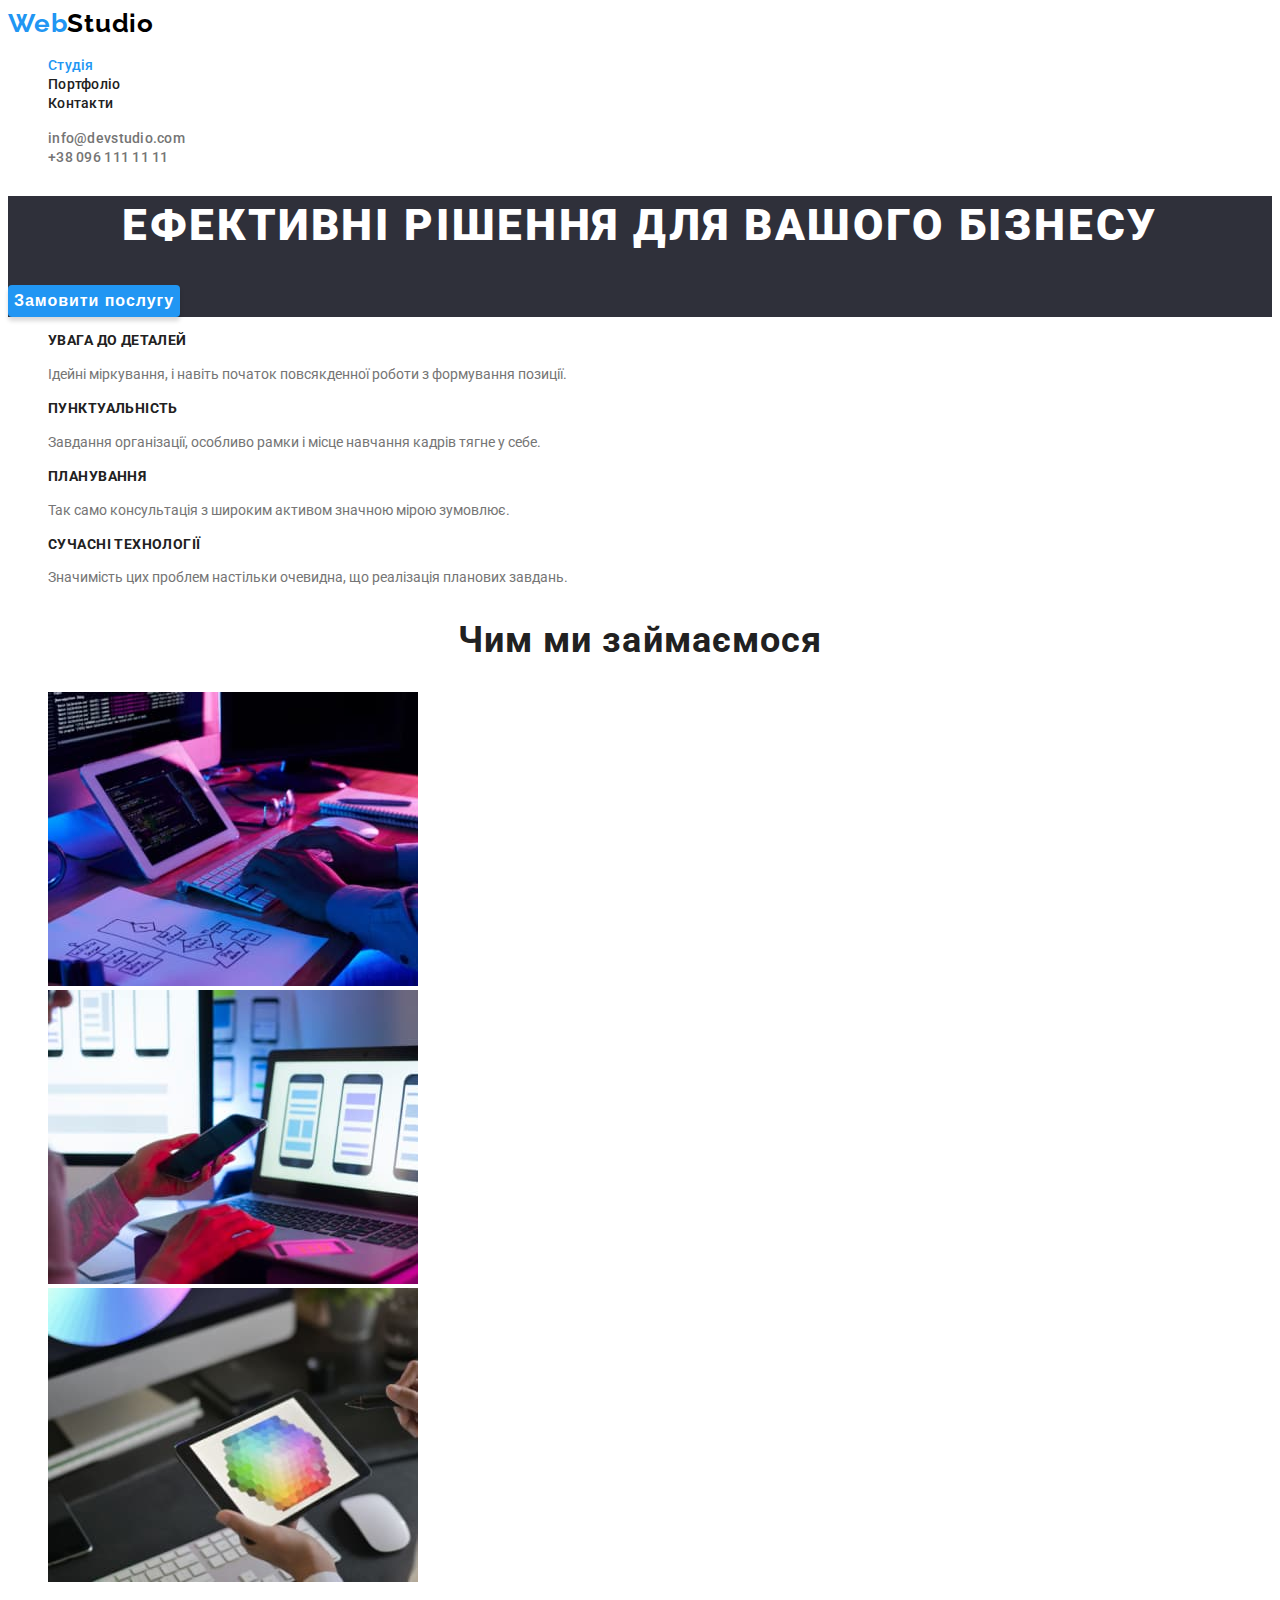
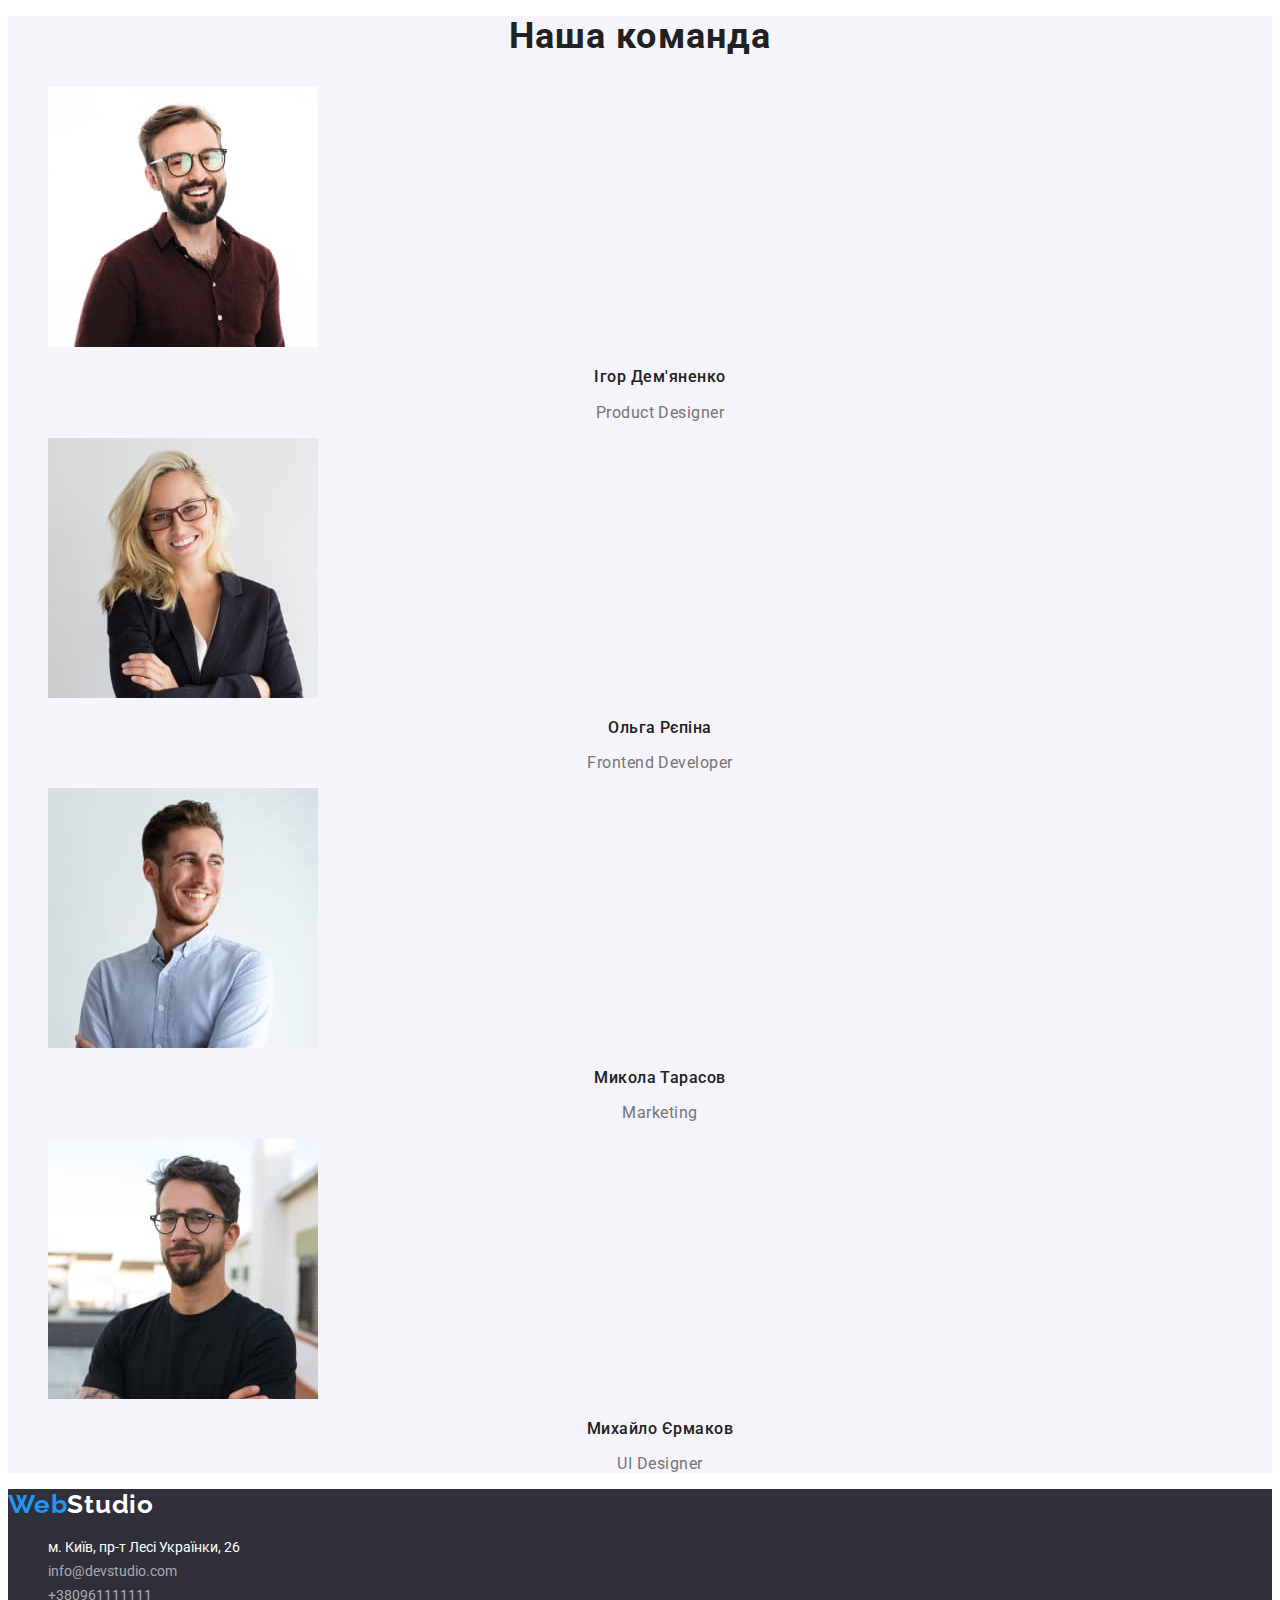
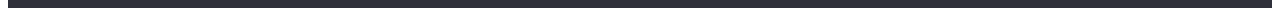
==== index.html @ e21cfe15 "Виправлення стилів" ====
<!DOCTYPE html>
<html lang="en">
  <head>
    <meta charset="UTF-8" />
    <meta http-equiv="X-UA-Compatible" content="IE=edge" />
    <meta name="viewport" content="width=device-width, initial-scale=1.0" />
    <title>Document</title>
    <link rel="preconnect" href="https://fonts.googleapis.com" />
    <link rel="preconnect" href="https://fonts.gstatic.com" crossorigin />
    <link
      href="https://fonts.googleapis.com/css2?family=Raleway:wght@700&family=Roboto:wght@400;500;700;900&display=swap"
      rel="stylesheet"
    />
    <link rel="stylesheet" href="./css/styles.css" />
  </head>
  <body class="body">
    <!---ШАПКА ПРОФІЛЯ-->
    <header class="header">
      <nav>
        <a class="logo underline" href="/index.html"
          >Web<span class="black-logo">Studio</span>
        </a>
        <ul class="site-nav style">
          <li><a href="" class="site-nav-link current underline">Студія</a></li>
          <li>
            <a href="./portfolio.html" class="site-nav-link underline"
              >Портфоліо</a
            >
          </li>
          <li><a href="" class="site-nav-link underline">Контакти</a></li>
        </ul>
      </nav>
      <!---ЗАКІНЧЕННЯ ШАПКИ ПРОФІЛЯ-->
      <!---АДРЕСА-->
      <ul class="contacts style">
        <li>
          <a class="contacts-links underline" href="malto:info@devstudio.com"
            >info@devstudio.com
          </a>
        </li>
        <li>
          <a class="contacts-links underline" href="tel:+380961111111"
            >+38 096 111 11 11</a
          >
        </li>
      </ul>
    </header>
    <!---ЗАКІНЧЕННЯ АДРЕСИ-->

    <!---КНОПКА Замовити послугу-->
    <main>
      <section class="hero">
        <h1 class="hero-title">Ефективні рішення для вашого бізнесу</h1>
        <button class="hero-button" type="button">Замовити послугу</button>
      </section>
      <!---КІНЕЦЬ КНОПКА Замовити послугу -->

      <!---ОСОБЛИВОСТІ -->
      <section>
        <h2 class="visually-hidden">Наші переваги</h2>
        <ul class="features style">
          <li>
            <h3 class="features-title">УВАГА ДО ДЕТАЛЕЙ</h3>
            <p class="features-text">
              Ідейні міркування, і навіть початок повсякденної роботи з
              формування позиції.
            </p>
          </li>
          <li>
            <h3 class="features-title">ПУНКТУАЛЬНІСТЬ</h3>
            <p class="features-text">
              Завдання організації, особливо рамки і місце навчання кадрів тягне
              у себе.
            </p>
          </li>
          <li>
            <h3 class="features-title">ПЛАНУВАННЯ</h3>
            <p class="features-text">
              Так само консультація з широким активом значною мірою зумовлює.
            </p>
          </li>
          <li>
            <h3 class="features-title">СУЧАСНІ ТЕХНОЛОГІЇ</h3>
            <p class="features-text">
              Значимість цих проблем настільки очевидна, що реалізація планових
              завдань.
            </p>
          </li>
        </ul>
      </section>
      <!---КІНЕЦЬ ОСОБЛИВОСТІ -->

      <!--ЗАГОЛОВОК Чим ми займаємося-->
      <section class="about">
        <h2 class="heading">Чим ми займаємося</h2>
        <ul class="style">
          <li>
            <img
              src="./images/img1.jpg"
              alt="Друкує на клавіатурі"
              width="370"
            />
          </li>
          <li>
            <img
              src="./images/img2.jpg"
              alt="Тримає телефон в руці"
              width="370"
            />
          </li>
          <li>
            <img
              src="./images/img3.jpg"
              alt="Тримає планшет в руці"
              width="370"
            />
          </li>
        </ul>
      </section>
      <!--КІНЕЦЬ ЗАГОЛОВОК Чим ми займаємося-->

      <!--КОМАНДА ПРАЦІВНИКІВ-->
      <section class="staff">
        <h2 class="heading">Наша команда</h2>
        <ul class="staff-list style">
          <li class="staff-item">
            <img
              src="./images/team/team1.jpg"
              alt="Фото Ігора Дем'яненко"
              width="270"
            />
            <h3 class="staff-title">Ігор Дем'яненко</h3>
            <p class="staff-text">Product Designer</p>
          </li>
          <li class="item">
            <img
              src="./images/team/team2.jpg"
              alt="Фото Ольга Рєпіна"
              width="270"
            />
            <h3 class="staff-title">Ольга Рєпіна</h3>
            <p class="staff-text">Frontend Developer</p>
          </li>
          <li class="item">
            <img
              src="./images/team/team3.jpg"
              alt="Фото Микола Тарасов"
              width="270"
            />
            <h3 class="staff-title">Микола Тарасов</h3>
            <p class="staff-text">Marketing</p>
          </li>
          <li class="item">
            <img
              src="./images/team/team4.jpg"
              alt="Фото Михайло Єрмаков"
              width="270"
            />
            <h3 class="staff-title">Михайло Єрмаков</h3>
            <p class="staff-text">UI Designer</p>
          </li>
        </ul>
      </section>
      <!--КІНЕЦЬ КОМАНДА ПРАЦІВНИКІВ-->
      <!--footer-->
      <footer class="footer">
        <a class="logo underline" href="/index.html"
          >Web<span class="footer-logo">Studio</span>
        </a>
        <address class="address">
          <ul class="address-list style">
            <li class="address-item">
              <a
                href="https://goo.gl/maps/HCuwmD3rSAXzaj4Q9"
                class="address-link underline"
                target="_blank"
                rel="noreferrer noopener"
                >м. Київ, пр-т Лесі Українки, 26</a
              >
            </li>
            <li>
              <a
                href="malto:info@devstudio.com"
                class="address-social underline"
                >info@devstudio.com</a
              >
            </li>
            <li>
              <a href="tel:+380961111111" class="address-social underline"
                >+380961111111</a
              >
            </li>
          </ul>
        </address>
      </footer>
      <!--КІНЕЦЬ footer-->
    </main>
  </body>
</html>
---- css/styles.css ----
:root {
  --accent-text-color: #2196f3;
  --primary-text-color: #000000;
  --primary-white-color: #ffffff;
  --title-text-color: #212121;
  --primary-gray-color: #757575;
  --background-color: #2f303a;
  --main-font: "Roboto", sans-serif;
}

.body {
  font-family: var(--main-font);
  color: var(--title-text-color);
}

.underline {
  text-decoration: none;
}
.style {
  list-style: none;
}

.visually-hidden {
  position: absolute;
  width: 1px;
  height: 1px;
  margin: -1px;
  border: 0;
  padding: 0;

  white-space: nowrap;
  clip-path: inset(100%);
  clip: rect(0 0 0 0);
  overflow: hidden;
}

/*---------ШАПКА ПРОФІЛЯ--------*/
.header {
  display: inline;
}

.logo {
  font-family: "Raleway";
  font-weight: 700;
  font-size: 26px;
  line-height: 1.2;
  letter-spacing: 0.03em;
  color: var(--accent-text-color);
}

.black-logo {
  color: var(--primary-text-color);
}

.contacts-item {
}

.site-nav-link {
  font-weight: 500;
  font-size: 14px;
  line-height: 1.14;
  letter-spacing: 0.02em;
  color: var(--title-text-color);
}

.site-nav-link:hover,
.site-nav-link:focus {
  color: var(--accent-text-color);
}

.current {
  color: var(--accent-text-color);
}
.color:visited {
  color: var(--accent-text-color);
}

.contacts-links {
  font-weight: 500;
  font-size: 14px;
  line-height: 1.14;
  letter-spacing: 0.02em;
  cursor: pointer;
  color: var(--primary-gray-color);
}

.contacts-links:hover,
.contacts-links:focus {
  color: var(--accent-text-color);
}

/*------КНОПКА Замовити послугу------*/

.hero {
  background: var(--background-color);
}

.hero-title {
  font-weight: 900;
  font-size: 44px;
  line-height: 1.36;
  text-align: center;
  letter-spacing: 0.06em;
  text-transform: uppercase;
  color: var(--primary-white-color);
}

.hero-button {
  font-weight: 700;
  font-size: 16px;
  line-height: 1.87;
  display: flex;
  align-items: center;
  text-align: center;
  cursor: pointer;
  letter-spacing: 0.06em;
  color: var(--primary-white-color);
  background: #2196f3;
  box-shadow: 0px 4px 4px rgba(0, 0, 0, 0.15);
  border-radius: 4px;
  border-style: none;
}

/*-----------ОСОБЛИВОСТІ----------*/
.features {
}

.features-title {
  font-weight: 700;
  font-size: 14px;
  line-height: 1.14;
  letter-spacing: 0.03em;
  text-transform: uppercase;
}

.features-text {
  font-weight: 400;
  font-size: 14px;
  line-height: 1.71;
  color: var(--primary-gray-color);
}
/*--------КОМАНДА ПРАЦІВНИКІВ-----*/
.heading {
  font-weight: 700;
  font-size: 36px;
  line-height: 1.16;
  letter-spacing: 0.03em;
  text-align: center;
}

.staff {
  background: #f5f4fa;
}

.staff-list {
}

.staff-item {
}

.staff-title {
  font-weight: 500;
  font-size: 16px;
  line-height: 1.2;
  letter-spacing: 0.03em;
  text-align: center;
}

.staff-text {
  font-size: 16px;
  line-height: 1.2;
  letter-spacing: 0.03em;
  text-align: center;
  color: var(--primary-gray-color);
}
/*----------- ФУТЕР--------*/
.footer {
  background: var(--background-color);
}

.footer-logo {
  color: var(--primary-white-color);
}

/*--------- АДРЕС------------*/
.address {
  font-style: normal;
}

.address-list {
}

.address-item {
}

.address-link {
  font-size: 14px;
  line-height: 1.71;
  color: var(--primary-white-color);
}

.address-link:hover,
.address-link:focus {
  color: var(--accent-text-color);
}

.address-social {
  font-size: 14px;
  line-height: 1.71;
  color: rgba(255, 255, 255, 0.6);
}

.address-social:hover,
.address-social:focus {
  color: var(--accent-text-color);
}

/*-------Секція з кнопками------*/
.button-text {
  font-weight: 500;
  font-size: 16px;
  line-height: 1.62;
  letter-spacing: 0.03em;
  text-align: center;
  cursor: pointer;
  border-style: none;
  border-radius: 4px;
}

.button-text:hover,
.button-text:focus {
  background-color: var(--accent-text-color);
  color: var(--primary-white-color);
}

/*--------СЕКЦІЯ ПОРТФОЛІО--------*/

.portfolio {
}

.portfolio-card {
}

.portfolio-img {
}

/*---------СЕКЦІЯ ПОРТФОЛІО--------*/
.portfolio-title {
  font-weight: 700;
  font-size: 18px;
  line-height: 2;
  letter-spacing: 0.06em;
  color: var(--title-text-color);
}

.portfolio-text {
  font-size: 16px;
  line-height: 1.87;
  letter-spacing: 0.03em;
  color: var(--primary-gray-color);
}
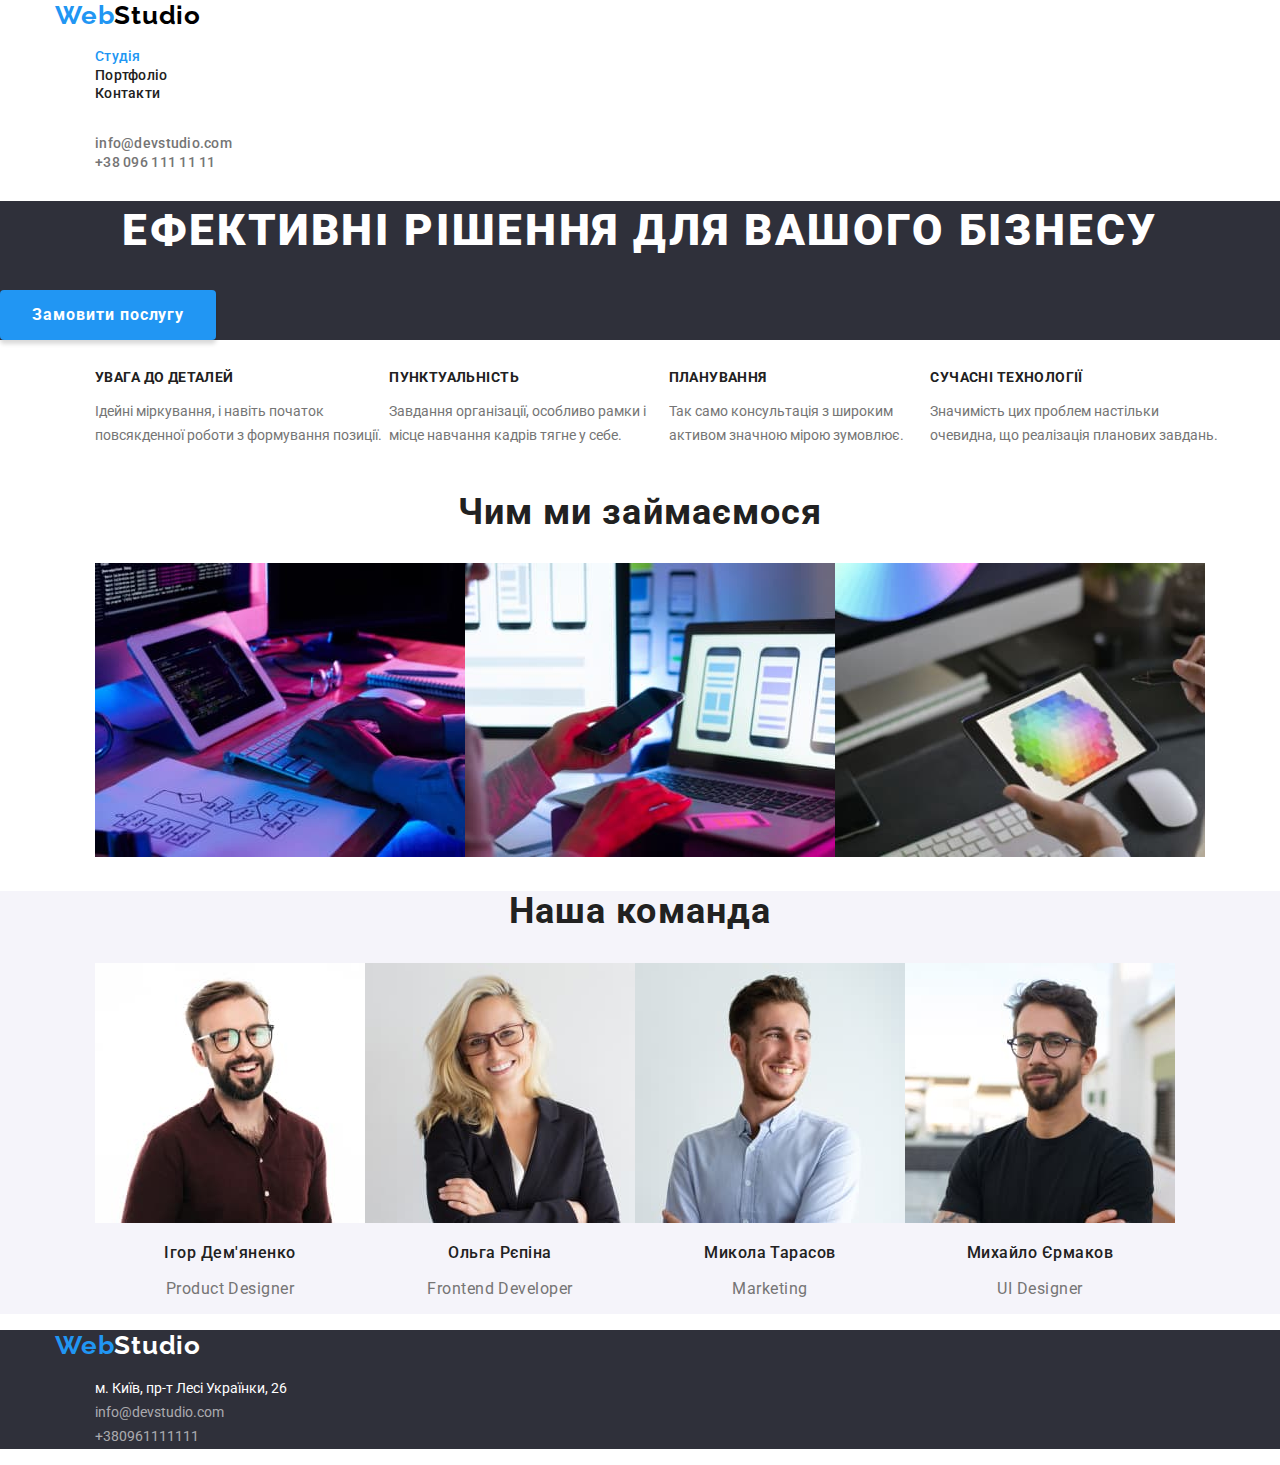
==== commit 08fd6a9f: "Добавлення стилів" ====
--- a/index.html
+++ b/index.html
@@ -11,39 +11,50 @@
       href="https://fonts.googleapis.com/css2?family=Raleway:wght@700&family=Roboto:wght@400;500;700;900&display=swap"
       rel="stylesheet"
     />
+    <link
+      rel="stylesheet"
+      href="https://cdnjs.cloudflare.com/ajax/libs/modern-normalize/1.1.0/modern-normalize.min.css"
+    />
     <link rel="stylesheet" href="./css/styles.css" />
   </head>
   <body class="body">
     <!---ШАПКА ПРОФІЛЯ-->
     <header class="header">
-      <nav>
-        <a class="logo underline" href="/index.html"
-          >Web<span class="black-logo">Studio</span>
-        </a>
-        <ul class="site-nav style">
-          <li><a href="" class="site-nav-link current underline">Студія</a></li>
+      <nav class="navigation">
+        <div class="container">
+          <a class="logo underline" href="/index.html"
+            >Web<span class="black-logo">Studio</span>
+          </a>
+          <ul class="site-nav style">
+            <li>
+              <a href="" class="site-nav-link current underline">Студія</a>
+            </li>
+            <li>
+              <a href="./portfolio.html" class="site-nav-link underline"
+                >Портфоліо</a
+              >
+            </li>
+            <li><a href="" class="site-nav-link underline">Контакти</a></li>
+          </ul>
+        </div>
+      </nav>
+
+      <!---ЗАКІНЧЕННЯ ШАПКИ ПРОФІЛЯ-->
+      <!---АДРЕСА-->
+      <div class="container">
+        <ul class="contacts style">
           <li>
-            <a href="./portfolio.html" class="site-nav-link underline"
-              >Портфоліо</a
+            <a class="contacts-links underline" href="malto:info@devstudio.com"
+              >info@devstudio.com
+            </a>
+          </li>
+          <li>
+            <a class="contacts-links underline" href="tel:+380961111111"
+              >+38 096 111 11 11</a
             >
           </li>
-          <li><a href="" class="site-nav-link underline">Контакти</a></li>
         </ul>
-      </nav>
-      <!---ЗАКІНЧЕННЯ ШАПКИ ПРОФІЛЯ-->
-      <!---АДРЕСА-->
-      <ul class="contacts style">
-        <li>
-          <a class="contacts-links underline" href="malto:info@devstudio.com"
-            >info@devstudio.com
-          </a>
-        </li>
-        <li>
-          <a class="contacts-links underline" href="tel:+380961111111"
-            >+38 096 111 11 11</a
-          >
-        </li>
-      </ul>
+      </div>
     </header>
     <!---ЗАКІНЧЕННЯ АДРЕСИ-->
 
@@ -57,141 +68,149 @@
 
       <!---ОСОБЛИВОСТІ -->
       <section>
-        <h2 class="visually-hidden">Наші переваги</h2>
-        <ul class="features style">
-          <li>
-            <h3 class="features-title">УВАГА ДО ДЕТАЛЕЙ</h3>
-            <p class="features-text">
-              Ідейні міркування, і навіть початок повсякденної роботи з
-              формування позиції.
-            </p>
-          </li>
-          <li>
-            <h3 class="features-title">ПУНКТУАЛЬНІСТЬ</h3>
-            <p class="features-text">
-              Завдання організації, особливо рамки і місце навчання кадрів тягне
-              у себе.
-            </p>
-          </li>
-          <li>
-            <h3 class="features-title">ПЛАНУВАННЯ</h3>
-            <p class="features-text">
-              Так само консультація з широким активом значною мірою зумовлює.
-            </p>
-          </li>
-          <li>
-            <h3 class="features-title">СУЧАСНІ ТЕХНОЛОГІЇ</h3>
-            <p class="features-text">
-              Значимість цих проблем настільки очевидна, що реалізація планових
-              завдань.
-            </p>
-          </li>
-        </ul>
+        <div class="container">
+          <h2 class="visually-hidden">Наші переваги</h2>
+          <ul class="features style">
+            <li>
+              <h3 class="features-title">УВАГА ДО ДЕТАЛЕЙ</h3>
+              <p class="features-text">
+                Ідейні міркування, і навіть початок повсякденної роботи з
+                формування позиції.
+              </p>
+            </li>
+            <li>
+              <h3 class="features-title">ПУНКТУАЛЬНІСТЬ</h3>
+              <p class="features-text">
+                Завдання організації, особливо рамки і місце навчання кадрів
+                тягне у себе.
+              </p>
+            </li>
+            <li>
+              <h3 class="features-title">ПЛАНУВАННЯ</h3>
+              <p class="features-text">
+                Так само консультація з широким активом значною мірою зумовлює.
+              </p>
+            </li>
+            <li>
+              <h3 class="features-title">СУЧАСНІ ТЕХНОЛОГІЇ</h3>
+              <p class="features-text">
+                Значимість цих проблем настільки очевидна, що реалізація
+                планових завдань.
+              </p>
+            </li>
+          </ul>
+        </div>
       </section>
       <!---КІНЕЦЬ ОСОБЛИВОСТІ -->
 
       <!--ЗАГОЛОВОК Чим ми займаємося-->
       <section class="about">
-        <h2 class="heading">Чим ми займаємося</h2>
-        <ul class="style">
-          <li>
-            <img
-              src="./images/img1.jpg"
-              alt="Друкує на клавіатурі"
-              width="370"
-            />
-          </li>
-          <li>
-            <img
-              src="./images/img2.jpg"
-              alt="Тримає телефон в руці"
-              width="370"
-            />
-          </li>
-          <li>
-            <img
-              src="./images/img3.jpg"
-              alt="Тримає планшет в руці"
-              width="370"
-            />
-          </li>
-        </ul>
+        <div class="container">
+          <h2 class="heading">Чим ми займаємося</h2>
+          <ul class="about-list style">
+            <li>
+              <img
+                src="./images/img1.jpg"
+                alt="Друкує на клавіатурі"
+                width="370"
+              />
+            </li>
+            <li>
+              <img
+                src="./images/img2.jpg"
+                alt="Тримає телефон в руці"
+                width="370"
+              />
+            </li>
+            <li>
+              <img
+                src="./images/img3.jpg"
+                alt="Тримає планшет в руці"
+                width="370"
+              />
+            </li>
+          </ul>
+        </div>
       </section>
       <!--КІНЕЦЬ ЗАГОЛОВОК Чим ми займаємося-->
 
       <!--КОМАНДА ПРАЦІВНИКІВ-->
       <section class="staff">
-        <h2 class="heading">Наша команда</h2>
-        <ul class="staff-list style">
-          <li class="staff-item">
-            <img
-              src="./images/team/team1.jpg"
-              alt="Фото Ігора Дем'яненко"
-              width="270"
-            />
-            <h3 class="staff-title">Ігор Дем'яненко</h3>
-            <p class="staff-text">Product Designer</p>
-          </li>
-          <li class="item">
-            <img
-              src="./images/team/team2.jpg"
-              alt="Фото Ольга Рєпіна"
-              width="270"
-            />
-            <h3 class="staff-title">Ольга Рєпіна</h3>
-            <p class="staff-text">Frontend Developer</p>
-          </li>
-          <li class="item">
-            <img
-              src="./images/team/team3.jpg"
-              alt="Фото Микола Тарасов"
-              width="270"
-            />
-            <h3 class="staff-title">Микола Тарасов</h3>
-            <p class="staff-text">Marketing</p>
-          </li>
-          <li class="item">
-            <img
-              src="./images/team/team4.jpg"
-              alt="Фото Михайло Єрмаков"
-              width="270"
-            />
-            <h3 class="staff-title">Михайло Єрмаков</h3>
-            <p class="staff-text">UI Designer</p>
-          </li>
-        </ul>
+        <div class="container">
+          <h2 class="heading">Наша команда</h2>
+          <ul class="staff-list style">
+            <li class="staff-item">
+              <img
+                src="./images/team/team1.jpg"
+                alt="Фото Ігора Дем'яненко"
+                width="270"
+              />
+              <h3 class="staff-title">Ігор Дем'яненко</h3>
+              <p class="staff-text">Product Designer</p>
+            </li>
+            <li class="item">
+              <img
+                src="./images/team/team2.jpg"
+                alt="Фото Ольга Рєпіна"
+                width="270"
+              />
+              <h3 class="staff-title">Ольга Рєпіна</h3>
+              <p class="staff-text">Frontend Developer</p>
+            </li>
+            <li class="item">
+              <img
+                src="./images/team/team3.jpg"
+                alt="Фото Микола Тарасов"
+                width="270"
+              />
+              <h3 class="staff-title">Микола Тарасов</h3>
+              <p class="staff-text">Marketing</p>
+            </li>
+            <li class="item">
+              <img
+                src="./images/team/team4.jpg"
+                alt="Фото Михайло Єрмаков"
+                width="270"
+              />
+              <h3 class="staff-title">Михайло Єрмаков</h3>
+              <p class="staff-text">UI Designer</p>
+            </li>
+          </ul>
+        </div>
       </section>
       <!--КІНЕЦЬ КОМАНДА ПРАЦІВНИКІВ-->
       <!--footer-->
       <footer class="footer">
-        <a class="logo underline" href="/index.html"
-          >Web<span class="footer-logo">Studio</span>
-        </a>
-        <address class="address">
-          <ul class="address-list style">
-            <li class="address-item">
-              <a
-                href="https://goo.gl/maps/HCuwmD3rSAXzaj4Q9"
-                class="address-link underline"
-                target="_blank"
-                rel="noreferrer noopener"
-                >м. Київ, пр-т Лесі Українки, 26</a
-              >
-            </li>
-            <li>
-              <a
-                href="malto:info@devstudio.com"
-                class="address-social underline"
-                >info@devstudio.com</a
-              >
-            </li>
-            <li>
-              <a href="tel:+380961111111" class="address-social underline"
-                >+380961111111</a
-              >
-            </li>
-          </ul>
-        </address>
+        <div class="container">
+          <a class="logo underline" href="/index.html"
+            >Web<span class="footer-logo">Studio</span>
+          </a>
+          <address class="address">
+            <ul class="address-list style">
+              <li class="address-item">
+                <a
+                  href="https://goo.gl/maps/HCuwmD3rSAXzaj4Q9"
+                  class="address-link underline"
+                  target="_blank"
+                  rel="noreferrer noopener"
+                  >м. Київ, пр-т Лесі Українки, 26</a
+                >
+              </li>
+              <li>
+                <a
+                  href="malto:info@devstudio.com"
+                  class="address-social underline"
+                  >info@devstudio.com</a
+                >
+              </li>
+              <li>
+                <a href="tel:+380961111111" class="address-social underline"
+                  >+380961111111</a
+                >
+              </li>
+            </ul>
+          </address>
+        </div>
       </footer>
       <!--КІНЕЦЬ footer-->
     </main>
--- a/css/styles.css
+++ b/css/styles.css
@@ -8,9 +8,27 @@
   --main-font: "Roboto", sans-serif;
 }
 
+html {
+  box-sizing: border-box;
+}
+
+*,
+*::before,
+*::after {
+  box-sizing: inherit;
+}
+
 .body {
   font-family: var(--main-font);
   color: var(--title-text-color);
+}
+
+.container {
+  width: 1200px;
+  padding-left: 15px;
+  padding-right: 15px;
+  margin-left: auto;
+  margin-right: auto;
 }
 
 .underline {
@@ -39,6 +57,10 @@
   display: inline;
 }
 
+.navigation {
+  display: flex;
+}
+
 .logo {
   font-family: "Raleway";
   font-weight: 700;
@@ -106,6 +128,7 @@
 }
 
 .hero-button {
+  padding: 10px 32px;
   font-weight: 700;
   font-size: 16px;
   line-height: 1.87;
@@ -123,6 +146,7 @@
 
 /*-----------ОСОБЛИВОСТІ----------*/
 .features {
+  display: flex;
 }
 
 .features-title {
@@ -139,6 +163,14 @@
   line-height: 1.71;
   color: var(--primary-gray-color);
 }
+
+/*------ЧИМ МИ ЗАЙМАЄМОСЬ--------*/
+.about {
+}
+
+.about-list {
+  display: flex;
+}
 /*--------КОМАНДА ПРАЦІВНИКІВ-----*/
 .heading {
   font-weight: 700;
@@ -153,6 +185,7 @@
 }
 
 .staff-list {
+  display: flex;
 }
 
 .staff-item {
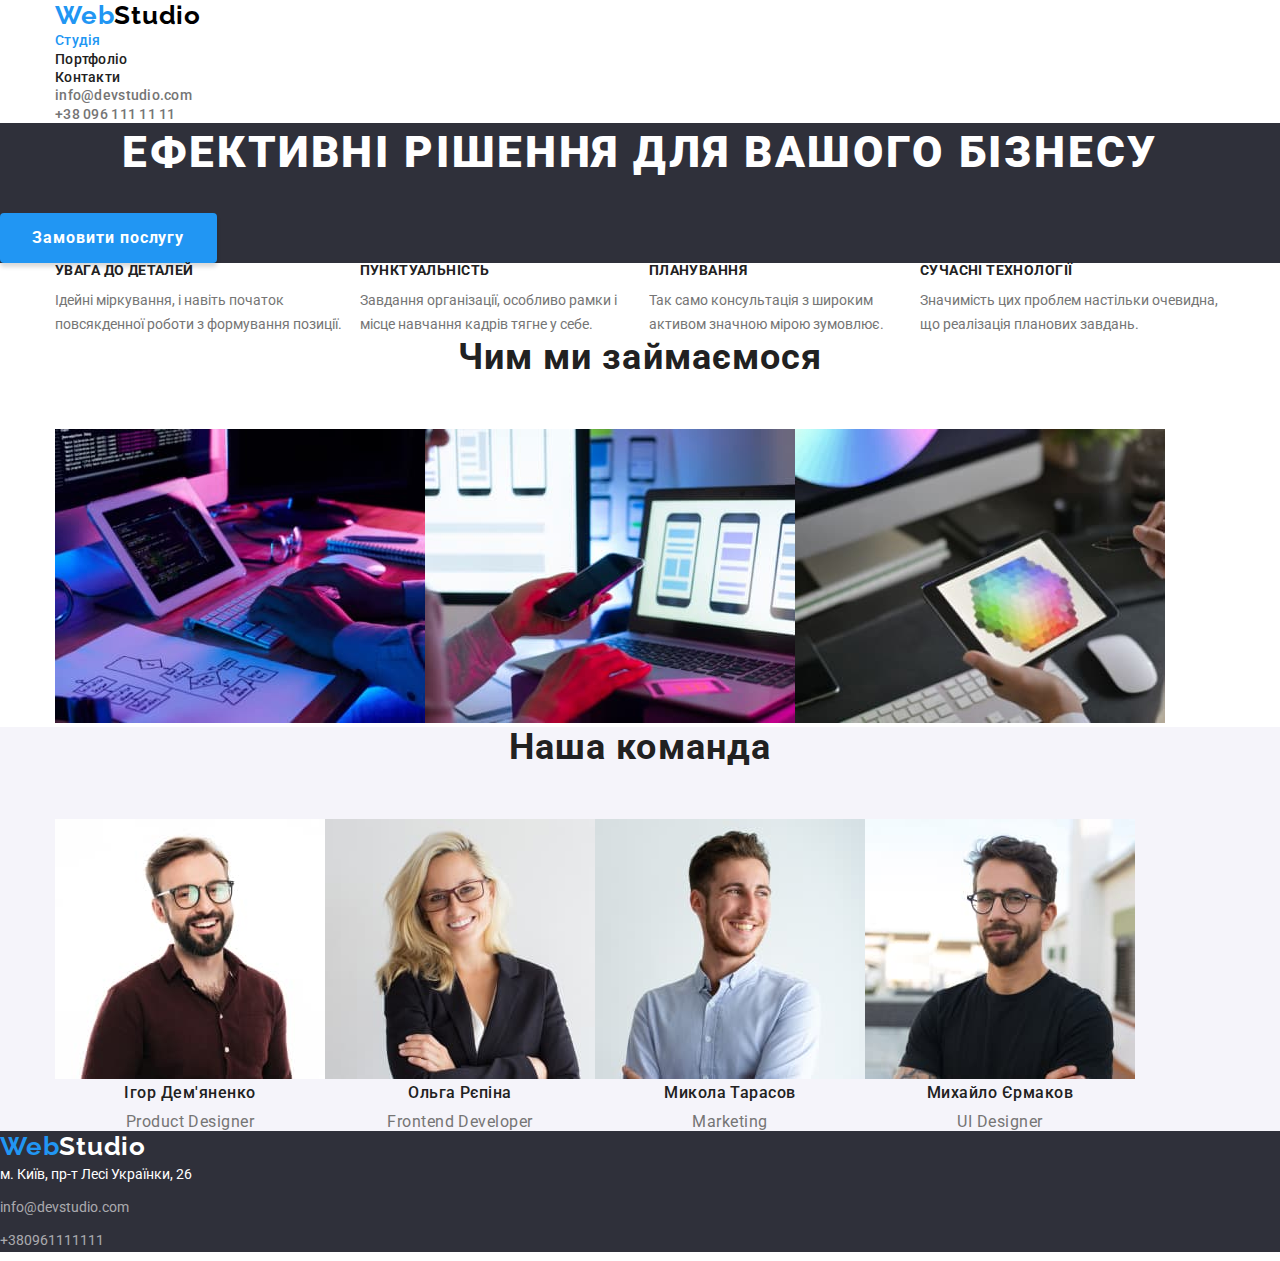
==== commit fcfc0fbc: "Добавлення стилів" ====
--- a/index.html
+++ b/index.html
@@ -22,19 +22,21 @@
     <header class="header">
       <nav class="navigation">
         <div class="container">
-          <a class="logo underline" href="/index.html"
+          <a class="logo underline link" href="/index.html"
             >Web<span class="black-logo">Studio</span>
           </a>
-          <ul class="site-nav style">
-            <li>
-              <a href="" class="site-nav-link current underline">Студія</a>
-            </li>
-            <li>
-              <a href="./portfolio.html" class="site-nav-link underline"
+          <ul class="site-nav list">
+            <li>
+              <a href="" class="site-nav-link current underline link">Студія</a>
+            </li>
+            <li>
+              <a href="./portfolio.html" class="site-nav-link underline link"
                 >Портфоліо</a
               >
             </li>
-            <li><a href="" class="site-nav-link underline">Контакти</a></li>
+            <li>
+              <a href="" class="site-nav-link underline link">Контакти</a>
+            </li>
           </ul>
         </div>
       </nav>
@@ -42,14 +44,16 @@
       <!---ЗАКІНЧЕННЯ ШАПКИ ПРОФІЛЯ-->
       <!---АДРЕСА-->
       <div class="container">
-        <ul class="contacts style">
+        <ul class="contacts list">
           <li>
-            <a class="contacts-links underline" href="malto:info@devstudio.com"
+            <a
+              class="contacts-links underline link"
+              href="malto:info@devstudio.com"
               >info@devstudio.com
             </a>
           </li>
           <li>
-            <a class="contacts-links underline" href="tel:+380961111111"
+            <a class="contacts-links underline link" href="tel:+380961111111"
               >+38 096 111 11 11</a
             >
           </li>
@@ -70,7 +74,7 @@
       <section>
         <div class="container">
           <h2 class="visually-hidden">Наші переваги</h2>
-          <ul class="features style">
+          <ul class="features list">
             <li>
               <h3 class="features-title">УВАГА ДО ДЕТАЛЕЙ</h3>
               <p class="features-text">
@@ -107,7 +111,7 @@
       <section class="about">
         <div class="container">
           <h2 class="heading">Чим ми займаємося</h2>
-          <ul class="about-list style">
+          <ul class="about-list list">
             <li>
               <img
                 src="./images/img1.jpg"
@@ -138,7 +142,7 @@
       <section class="staff">
         <div class="container">
           <h2 class="heading">Наша команда</h2>
-          <ul class="staff-list style">
+          <ul class="staff-list list">
             <li class="staff-item">
               <img
                 src="./images/team/team1.jpg"
@@ -181,36 +185,36 @@
       <!--КІНЕЦЬ КОМАНДА ПРАЦІВНИКІВ-->
       <!--footer-->
       <footer class="footer">
-        <div class="container">
-          <a class="logo underline" href="/index.html"
-            >Web<span class="footer-logo">Studio</span>
-          </a>
-          <address class="address">
-            <ul class="address-list style">
-              <li class="address-item">
-                <a
-                  href="https://goo.gl/maps/HCuwmD3rSAXzaj4Q9"
-                  class="address-link underline"
-                  target="_blank"
-                  rel="noreferrer noopener"
-                  >м. Київ, пр-т Лесі Українки, 26</a
-                >
-              </li>
-              <li>
-                <a
-                  href="malto:info@devstudio.com"
-                  class="address-social underline"
-                  >info@devstudio.com</a
-                >
-              </li>
-              <li>
-                <a href="tel:+380961111111" class="address-social underline"
-                  >+380961111111</a
-                >
-              </li>
-            </ul>
-          </address>
-        </div>
+        <a class="logo-footer underline link" href="/index.html"
+          >Web<span class="white-logo">Studio</span>
+        </a>
+        <address class="address">
+          <ul class="address-list list">
+            <li class="address-item">
+              <a
+                href="https://goo.gl/maps/HCuwmD3rSAXzaj4Q9"
+                class="address-link underline link"
+                target="_blank"
+                rel="noreferrer noopener"
+                >м. Київ, пр-т Лесі Українки, 26</a
+              >
+            </li>
+            <li class="footer-social">
+              <a
+                href="malto:info@devstudio.com"
+                class="contacts-links-footer underline link"
+                >info@devstudio.com</a
+              >
+            </li>
+            <li class="footer-social">
+              <a
+                href="tel:+380961111111"
+                class="contacts-links-footer underline link"
+                >+380961111111</a
+              >
+            </li>
+          </ul>
+        </address>
       </footer>
       <!--КІНЕЦЬ footer-->
     </main>
--- a/css/styles.css
+++ b/css/styles.css
@@ -8,14 +8,26 @@
   --main-font: "Roboto", sans-serif;
 }
 
+h1,
+h2,
+h3,
+h4,
+h5,
+h6,
+p {
+  margin-top: 0;
+  margin-bottom: 0;
+}
+
+ul,
+ol {
+  margin-top: 0;
+  margin-bottom: 0;
+  padding-left: 0;
+}
+
 html {
   box-sizing: border-box;
-}
-
-*,
-*::before,
-*::after {
-  box-sizing: inherit;
 }
 
 .body {
@@ -34,10 +46,18 @@
 .underline {
   text-decoration: none;
 }
-.style {
+.list {
   list-style: none;
-}
-
+  margin: 0;
+  padding: 0;
+}
+current img {
+  display: block;
+}
+.link {
+  text-decoration: none;
+  color: currentColor;
+}
 .visually-hidden {
   position: absolute;
   width: 1px;
@@ -62,7 +82,7 @@
 }
 
 .logo {
-  font-family: "Raleway";
+  font-family: "Raleway", sans-serif;
   font-weight: 700;
   font-size: 26px;
   line-height: 1.2;
@@ -118,6 +138,8 @@
 }
 
 .hero-title {
+  margin-bottom: 30px;
+
   font-weight: 900;
   font-size: 44px;
   line-height: 1.36;
@@ -128,7 +150,10 @@
 }
 
 .hero-button {
+  width: 217px;
+  min-height: 50px;
   padding: 10px 32px;
+
   font-weight: 700;
   font-size: 16px;
   line-height: 1.87;
@@ -147,9 +172,12 @@
 /*-----------ОСОБЛИВОСТІ----------*/
 .features {
   display: flex;
+  margin: 0;
 }
 
 .features-title {
+  margin-bottom: 10px;
+
   font-weight: 700;
   font-size: 14px;
   line-height: 1.14;
@@ -173,6 +201,8 @@
 }
 /*--------КОМАНДА ПРАЦІВНИКІВ-----*/
 .heading {
+  margin-bottom: 50px;
+
   font-weight: 700;
   font-size: 36px;
   line-height: 1.16;
@@ -192,6 +222,7 @@
 }
 
 .staff-title {
+  margin-bottom: 10px;
   font-weight: 500;
   font-size: 16px;
   line-height: 1.2;
@@ -211,7 +242,17 @@
   background: var(--background-color);
 }
 
-.footer-logo {
+.logo-footer {
+  font-family: "Raleway", sans-serif;
+  font-weight: 700;
+  font-size: 26px;
+  line-height: 1.2;
+  letter-spacing: 0.03em;
+  color: var(--accent-text-color);
+  /*display: inline-block;*/
+}
+
+.white-logo {
   color: var(--primary-white-color);
 }
 
@@ -224,6 +265,7 @@
 }
 
 .address-item {
+  margin-bottom: 9px;
 }
 
 .address-link {
@@ -237,19 +279,28 @@
   color: var(--accent-text-color);
 }
 
-.address-social {
+.contacts-links-footer {
   font-size: 14px;
   line-height: 1.71;
   color: rgba(255, 255, 255, 0.6);
 }
 
-.address-social:hover,
-.address-social:focus {
-  color: var(--accent-text-color);
+.contacts-links-footer:hover,
+.contacts-links-footer:focus {
+  color: var(--accent-text-color);
+}
+
+.footer-social {
+  margin-bottom: 9px;
 }
 
 /*-------Секція з кнопками------*/
+.buttons {
+}
+
 .button-text {
+  padding: 6px 25px;
+
   font-weight: 500;
   font-size: 16px;
   line-height: 1.62;
@@ -279,6 +330,8 @@
 
 /*---------СЕКЦІЯ ПОРТФОЛІО--------*/
 .portfolio-title {
+  margin-bottom: 4px;
+
   font-weight: 700;
   font-size: 18px;
   line-height: 2;
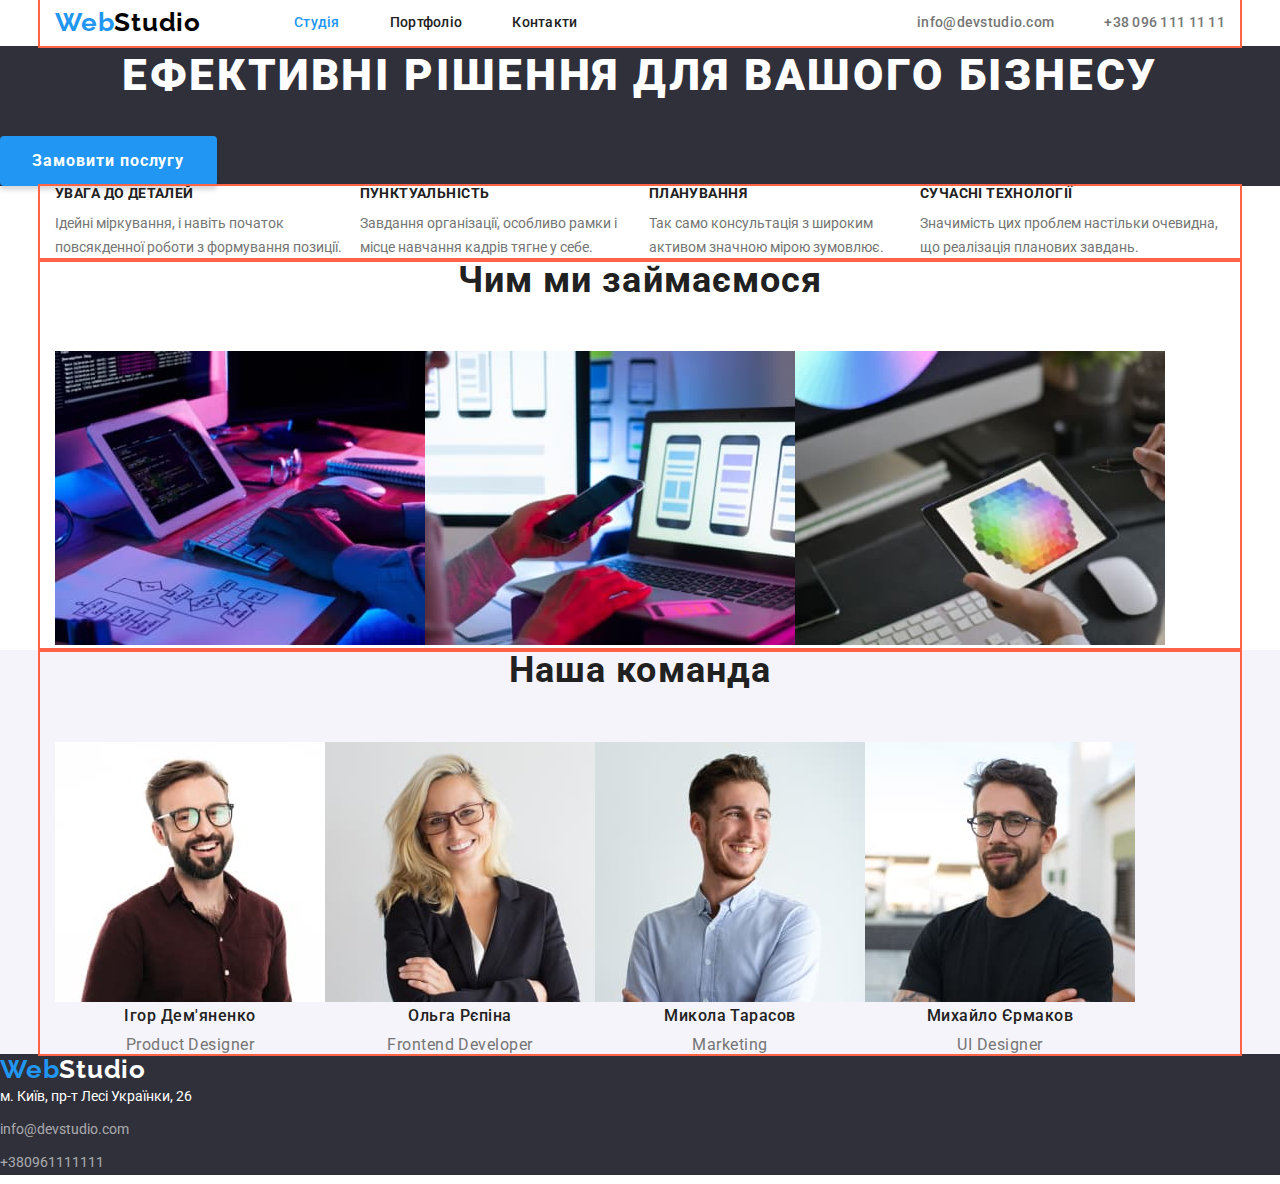
==== commit d7bfc733: "Добавив" ====
--- a/index.html
+++ b/index.html
@@ -19,47 +19,38 @@
   </head>
   <body class="body">
     <!---ШАПКА ПРОФІЛЯ-->
-    <header class="header">
-      <nav class="navigation">
-        <div class="container">
-          <a class="logo underline link" href="/index.html"
-            >Web<span class="black-logo">Studio</span>
-          </a>
-          <ul class="site-nav list">
-            <li>
-              <a href="" class="site-nav-link current underline link">Студія</a>
-            </li>
-            <li>
-              <a href="./portfolio.html" class="site-nav-link underline link"
-                >Портфоліо</a
-              >
-            </li>
-            <li>
-              <a href="" class="site-nav-link underline link">Контакти</a>
-            </li>
-          </ul>
-        </div>
-      </nav>
-
-      <!---ЗАКІНЧЕННЯ ШАПКИ ПРОФІЛЯ-->
-      <!---АДРЕСА-->
-      <div class="container">
-        <ul class="contacts list">
-          <li>
-            <a
-              class="contacts-links underline link"
-              href="malto:info@devstudio.com"
-              >info@devstudio.com
-            </a>
-          </li>
-          <li>
-            <a class="contacts-links underline link" href="tel:+380961111111"
-              >+38 096 111 11 11</a
-            >
-          </li>
-        </ul>
-      </div>
-    </header>
+<header class="header">
+  <div class="header-container  container">
+    <nav class="main-nav">
+      <a class="logo underline link" href="">Web<span class="black-logo">Studio</span>
+      </a>
+      <ul class="site-nav list">
+        <li class="site-nav-item">
+          <a href="./index.html" class="site-nav-link current underline link">Студія</a>
+
+        </li>
+        <li class="site-nav-item">
+          <a href="./portfolio.html" class="site-nav-link  underline link">Портфоліо</a>
+        </li>
+        <li class="site-nav-item">
+          <a href="" class="site-nav-link underline link">Контакти</a>
+        </li>
+      </ul>
+    </nav>
+
+    <!---ЗАКІНЧЕННЯ ШАПКИ ПРОФІЛЯ-->
+    <!---АДРЕСА-->
+    <ul class="contacts list">
+      <li class="contacts-item">
+        <a class="contacts-links underline link" href="malto:info@devstudio.com">info@devstudio.com
+        </a>
+      </li>
+      <li class="contacts-item">
+        <a class="contacts-links underline link" href="tel:+380961111111">+38 096 111 11 11</a>
+      </li>
+    </ul>
+  </div>
+</header>
     <!---ЗАКІНЧЕННЯ АДРЕСИ-->
 
     <!---КНОПКА Замовити послугу-->
--- a/css/styles.css
+++ b/css/styles.css
@@ -41,6 +41,8 @@
   padding-right: 15px;
   margin-left: auto;
   margin-right: auto;
+
+  outline: 2px solid tomato;
 }
 
 .underline {
@@ -73,12 +75,15 @@
 }
 
 /*---------ШАПКА ПРОФІЛЯ--------*/
-.header {
-  display: inline;
-}
-
-.navigation {
-  display: flex;
+
+.header-container{
+  display: flex;
+  align-items: center;
+}
+
+.main-nav{
+  display: flex;
+  align-items: center;
 }
 
 .logo {
@@ -94,10 +99,20 @@
   color: var(--primary-text-color);
 }
 
-.contacts-item {
+.site-nav{
+  display: flex;
+  margin-left: 93px;
+}
+
+.site-nav-item + .site-nav-item{
+  margin-left: 50px;
 }
 
 .site-nav-link {
+  display: block;
+  padding-top: 15px;
+  padding-bottom: 15px;
+
   font-weight: 500;
   font-size: 14px;
   line-height: 1.14;
@@ -117,7 +132,20 @@
   color: var(--accent-text-color);
 }
 
+.contacts{
+  display: flex;
+  margin-left: auto;
+}
+
+.contacts-item + .contacts-item {
+  margin-left: 50px;
+}
+
 .contacts-links {
+  display: block;
+  padding-top: 15px;
+  padding-bottom: 15px;
+
   font-weight: 500;
   font-size: 14px;
   line-height: 1.14;
@@ -319,12 +347,30 @@
 
 /*--------СЕКЦІЯ ПОРТФОЛІО--------*/
 
-.portfolio {
-}
-
-.portfolio-card {
-}
-
+
+
+.portfolio{
+  display: flex;
+  flex-wrap: wrap;
+}
+
+.portfolio-card{
+  margin-right: 30px;
+  margin-bottom: 30px;
+}
+
+.portfolio-card:nth-child(3n){
+  margin-right: 0;
+}
+
+.portfolio-card:nth-last-child(-n + 3){
+  margin-bottom: 0;
+}
+
+
+.portfolio{
+  
+}
 .portfolio-img {
 }
 
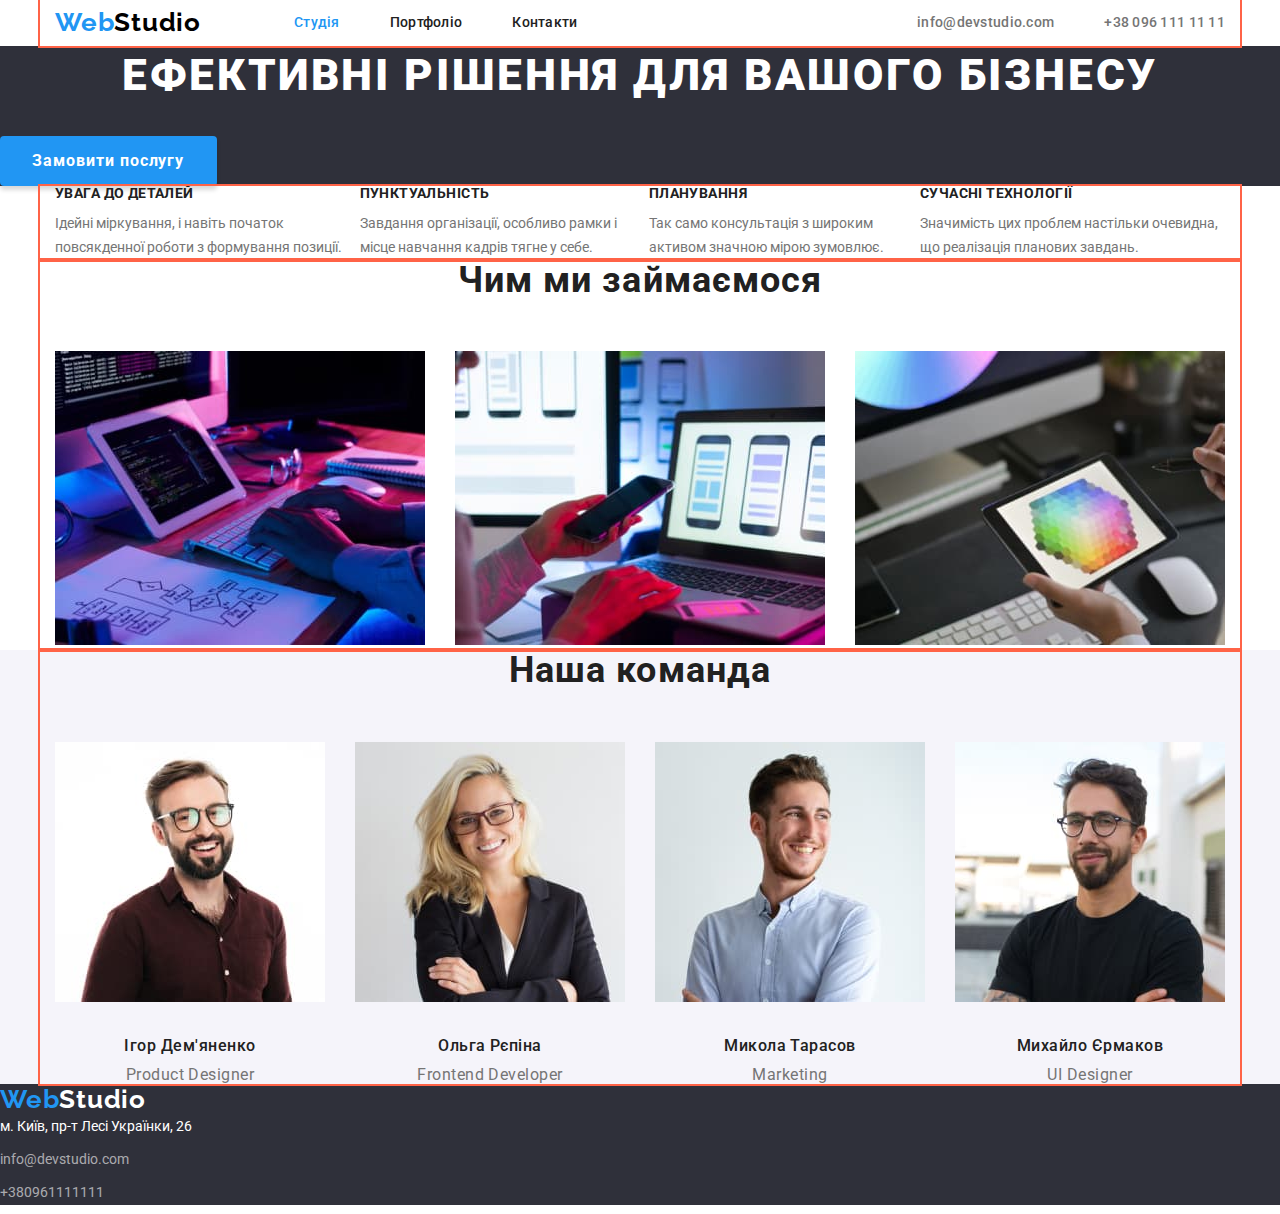
==== commit 66b88b14: "Добавлення стилів" ====
--- a/index.html
+++ b/index.html
@@ -103,21 +103,21 @@
         <div class="container">
           <h2 class="heading">Чим ми займаємося</h2>
           <ul class="about-list list">
-            <li>
+            <li class="about-item">
               <img
                 src="./images/img1.jpg"
                 alt="Друкує на клавіатурі"
                 width="370"
               />
             </li>
-            <li>
+            <li class="about-item">
               <img
                 src="./images/img2.jpg"
                 alt="Тримає телефон в руці"
                 width="370"
               />
             </li>
-            <li>
+            <li class="about-item">
               <img
                 src="./images/img3.jpg"
                 alt="Тримає планшет в руці"
@@ -140,35 +140,43 @@
                 alt="Фото Ігора Дем'яненко"
                 width="270"
               />
+              <div class="staff-list-content">
               <h3 class="staff-title">Ігор Дем'яненко</h3>
               <p class="staff-text">Product Designer</p>
-            </li>
-            <li class="item">
+              </div>
+            </li>
+            <li class="staff-item">
               <img
                 src="./images/team/team2.jpg"
                 alt="Фото Ольга Рєпіна"
                 width="270"
               />
-              <h3 class="staff-title">Ольга Рєпіна</h3>
-              <p class="staff-text">Frontend Developer</p>
-            </li>
-            <li class="item">
+              <div class="staff-list-content">
+                <h3 class="staff-title">Ольга Рєпіна</h3>
+                <p class="staff-text">Frontend Developer</p>
+              </div>
+            </li>
+            <li class="staff-item">
               <img
                 src="./images/team/team3.jpg"
                 alt="Фото Микола Тарасов"
                 width="270"
               />
-              <h3 class="staff-title">Микола Тарасов</h3>
-              <p class="staff-text">Marketing</p>
-            </li>
-            <li class="item">
+              <div class="staff-list-content">
+                <h3 class="staff-title">Микола Тарасов</h3>
+                <p class="staff-text">Marketing</p>
+              </div>
+            </li>
+            <li class="staff-item">
               <img
                 src="./images/team/team4.jpg"
                 alt="Фото Михайло Єрмаков"
                 width="270"
               />
-              <h3 class="staff-title">Михайло Єрмаков</h3>
-              <p class="staff-text">UI Designer</p>
+              <div class="staff-list-content">
+                <h3 class="staff-title">Михайло Єрмаков</h3>
+                <p class="staff-text">UI Designer</p>
+              </div>
             </li>
           </ul>
         </div>
--- a/css/styles.css
+++ b/css/styles.css
@@ -227,6 +227,10 @@
 .about-list {
   display: flex;
 }
+
+.about-item + .about-item{
+  margin-left: 30px;
+}
 /*--------КОМАНДА ПРАЦІВНИКІВ-----*/
 .heading {
   margin-bottom: 50px;
@@ -246,7 +250,12 @@
   display: flex;
 }
 
-.staff-item {
+.staff-item  + .staff-item {
+  margin-left: 30px;
+}
+
+.staff-list-content{
+  margin-top: 30px;
 }
 
 .staff-title {
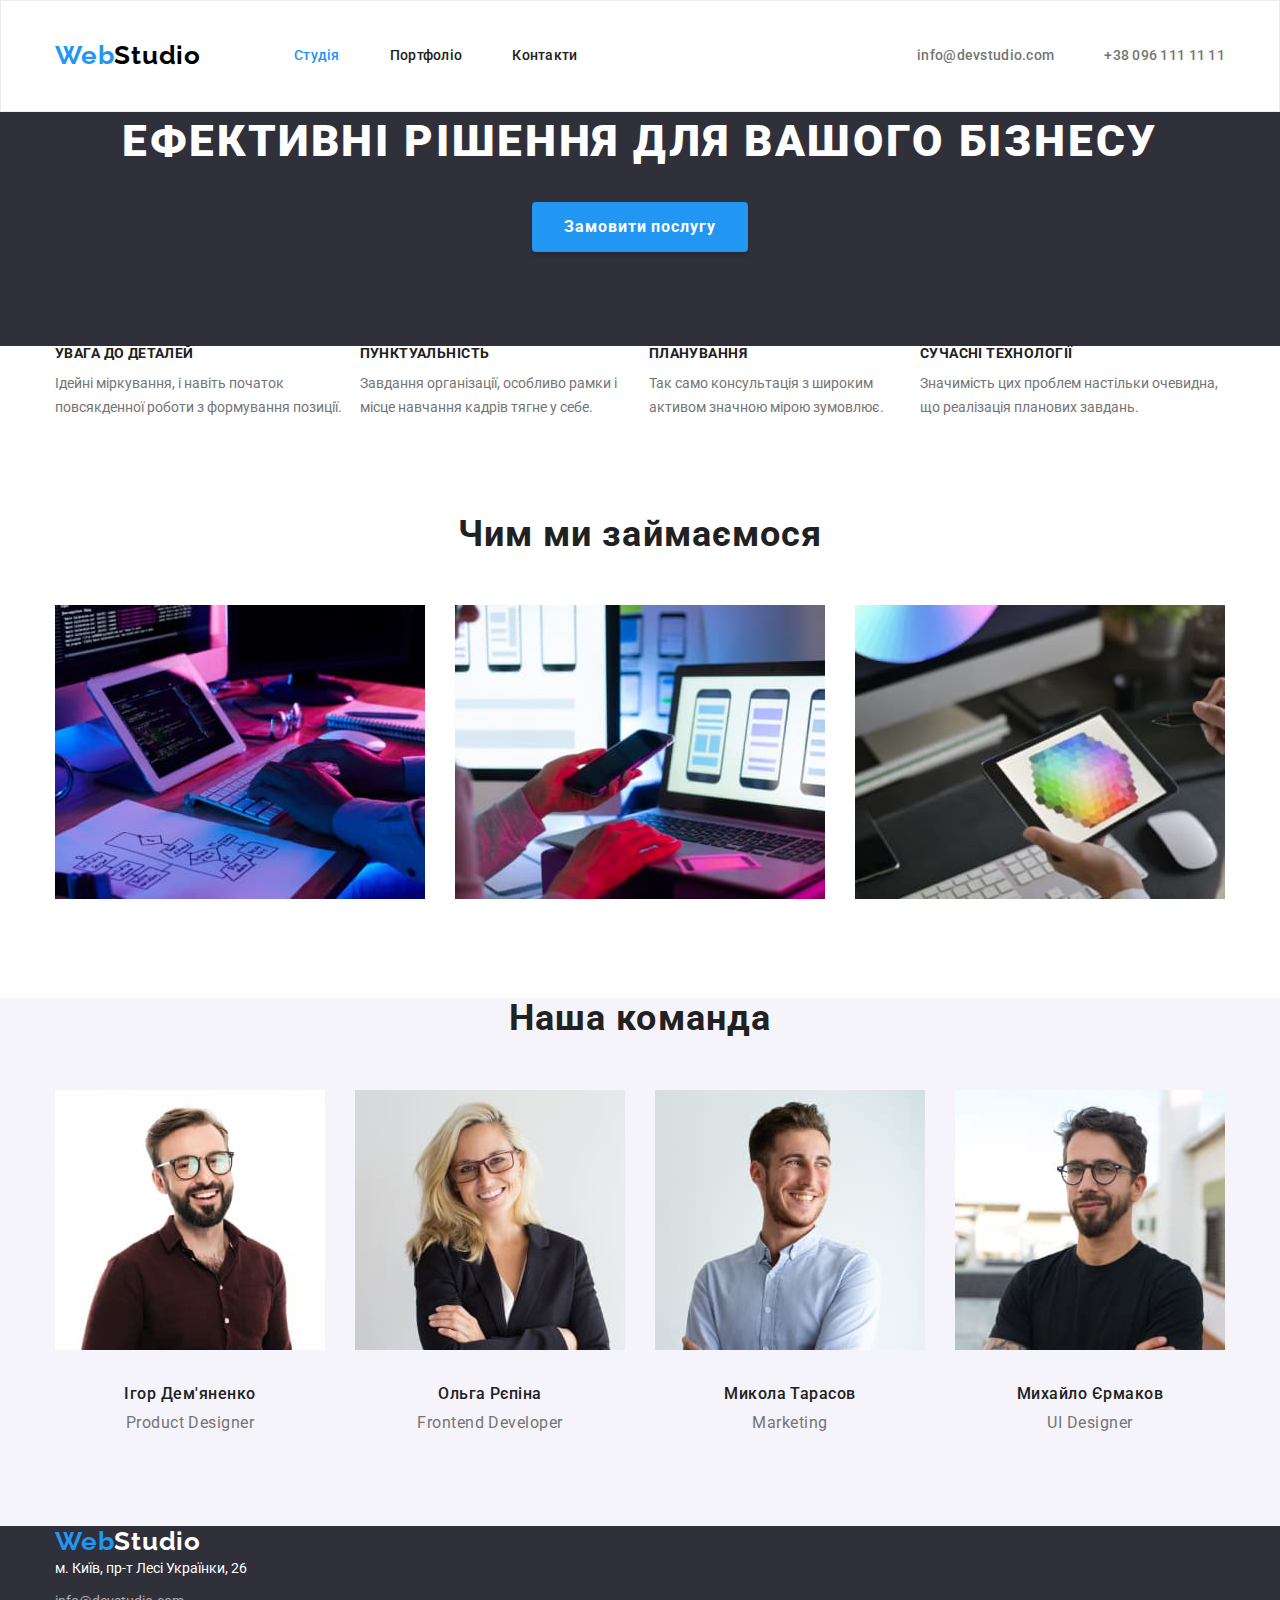
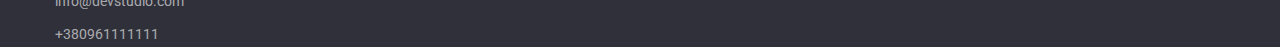
==== commit 8546c968: "container" ====
--- a/index.html
+++ b/index.html
@@ -55,17 +55,19 @@
 
     <!---КНОПКА Замовити послугу-->
     <main>
-      <section class="hero">
-        <h1 class="hero-title">Ефективні рішення для вашого бізнесу</h1>
-        <button class="hero-button" type="button">Замовити послугу</button>
+      <section class="hero section">
+        <div class="container">
+          <h1 class="hero-title">Ефективні рішення для вашого бізнесу</h1>
+          <button class="hero-button" type="button">Замовити послугу</button>
+        </div>
       </section>
       <!---КІНЕЦЬ КНОПКА Замовити послугу -->
 
       <!---ОСОБЛИВОСТІ -->
-      <section>
+      <section class="features section">
         <div class="container">
           <h2 class="visually-hidden">Наші переваги</h2>
-          <ul class="features list">
+          <ul class="features-list list">
             <li>
               <h3 class="features-title">УВАГА ДО ДЕТАЛЕЙ</h3>
               <p class="features-text">
@@ -99,7 +101,7 @@
       <!---КІНЕЦЬ ОСОБЛИВОСТІ -->
 
       <!--ЗАГОЛОВОК Чим ми займаємося-->
-      <section class="about">
+      <section class="about section">
         <div class="container">
           <h2 class="heading">Чим ми займаємося</h2>
           <ul class="about-list list">
@@ -130,7 +132,7 @@
       <!--КІНЕЦЬ ЗАГОЛОВОК Чим ми займаємося-->
 
       <!--КОМАНДА ПРАЦІВНИКІВ-->
-      <section class="staff">
+      <section class="staff section">
         <div class="container">
           <h2 class="heading">Наша команда</h2>
           <ul class="staff-list list">
@@ -184,6 +186,7 @@
       <!--КІНЕЦЬ КОМАНДА ПРАЦІВНИКІВ-->
       <!--footer-->
       <footer class="footer">
+        <div class="container">
         <a class="logo-footer underline link" href="/index.html"
           >Web<span class="white-logo">Studio</span>
         </a>
@@ -214,6 +217,7 @@
             </li>
           </ul>
         </address>
+        </div>
       </footer>
       <!--КІНЕЦЬ footer-->
     </main>
--- a/css/styles.css
+++ b/css/styles.css
@@ -41,8 +41,6 @@
   padding-right: 15px;
   margin-left: auto;
   margin-right: auto;
-
-  outline: 2px solid tomato;
 }
 
 .underline {
@@ -74,7 +72,17 @@
   overflow: hidden;
 }
 
+.section{
+  padding-bottom: 94px;
+}
+
 /*---------ШАПКА ПРОФІЛЯ--------*/
+.header{
+  padding-top: 32px;
+  padding-bottom: 32px;
+  border: 1px solid #ECECEC;
+}
+
 
 .header-container{
   display: flex;
@@ -178,7 +186,11 @@
 }
 
 .hero-button {
-  width: 217px;
+display: block;
+margin-left: auto;
+margin-right: auto;
+
+  max-width: 217px;
   min-height: 50px;
   padding: 10px 32px;
 
@@ -198,7 +210,7 @@
 }
 
 /*-----------ОСОБЛИВОСТІ----------*/
-.features {
+.features-list {
   display: flex;
   margin: 0;
 }
@@ -331,8 +343,15 @@
   margin-bottom: 9px;
 }
 
-/*-------Секція з кнопками------*/
+/*-------Секція з кнопками PORTFOLIO-----*/
 .buttons {
+  margin-bottom: 34px;
+}
+
+.button-list{
+  display: flex;
+  justify-content: center;
+  gap: 8px;
 }
 
 .button-text {
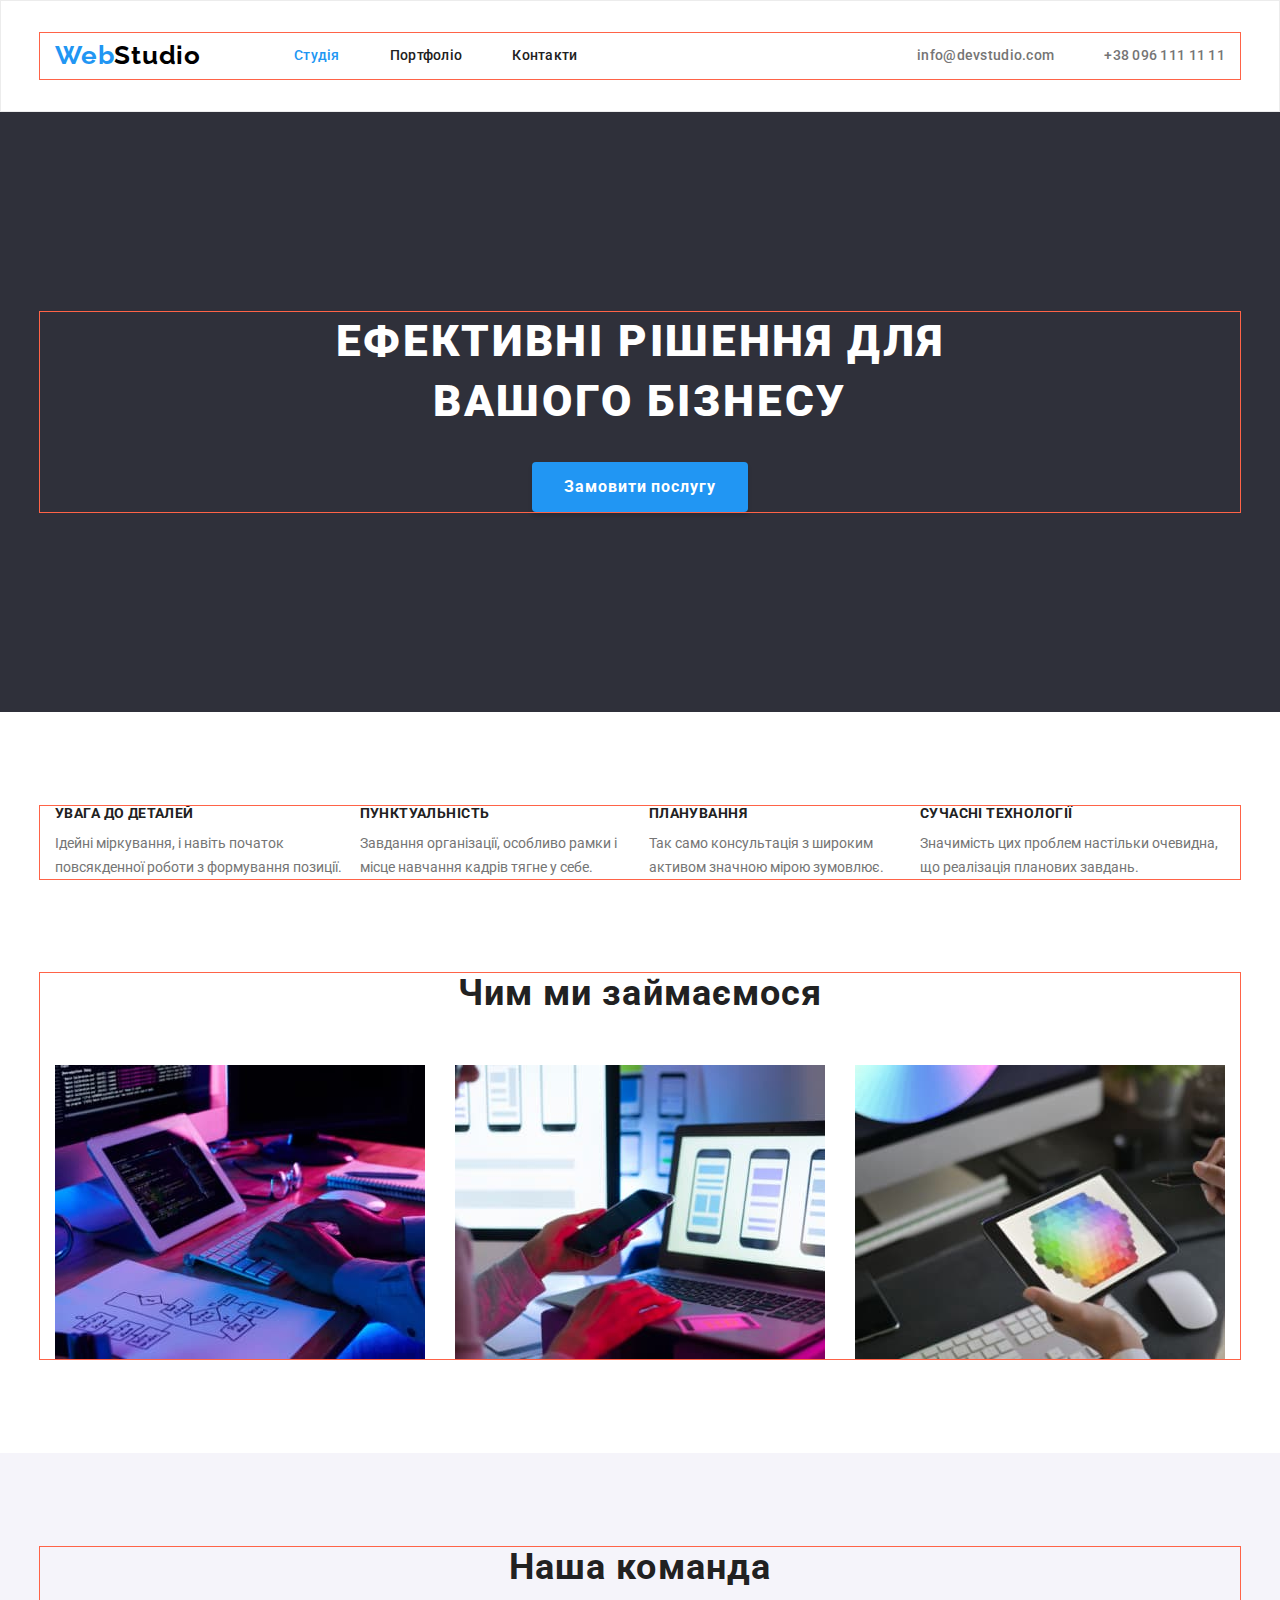
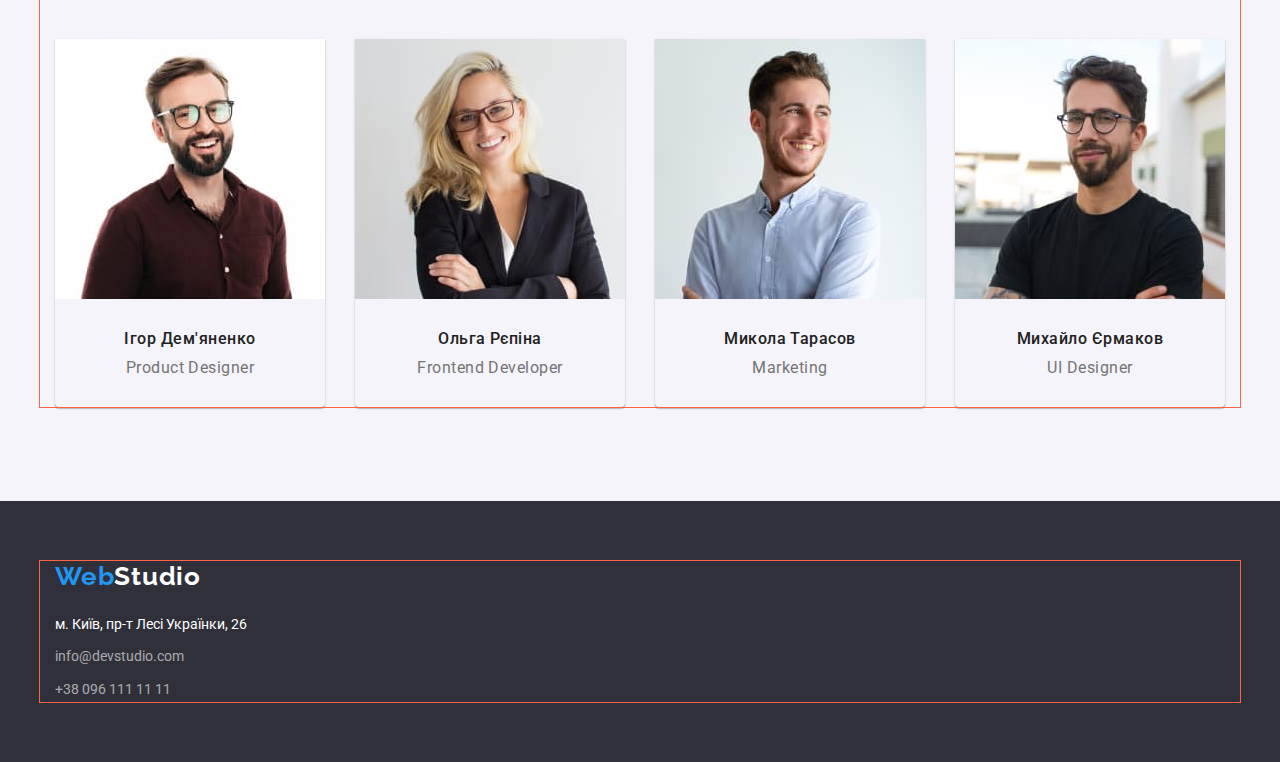
==== commit 32b7452a: "Закінчення flex" ====
--- a/index.html
+++ b/index.html
@@ -51,13 +51,14 @@
     </ul>
   </div>
 </header>
+
     <!---ЗАКІНЧЕННЯ АДРЕСИ-->
 
     <!---КНОПКА Замовити послугу-->
     <main>
-      <section class="hero section">
-        <div class="container">
-          <h1 class="hero-title">Ефективні рішення для вашого бізнесу</h1>
+      <section class="hero section-hero">
+        <div class="container">
+          <h1 class="hero-title">Ефективні рішення для</br> вашого бізнесу</h1>
           <button class="hero-button" type="button">Замовити послугу</button>
         </div>
       </section>
@@ -101,7 +102,7 @@
       <!---КІНЕЦЬ ОСОБЛИВОСТІ -->
 
       <!--ЗАГОЛОВОК Чим ми займаємося-->
-      <section class="about section">
+      <section class="about section-about">
         <div class="container">
           <h2 class="heading">Чим ми займаємося</h2>
           <ul class="about-list list">
@@ -212,7 +213,7 @@
               <a
                 href="tel:+380961111111"
                 class="contacts-links-footer underline link"
-                >+380961111111</a
+                >+38 096 111 11 11</a
               >
             </li>
           </ul>
--- a/css/styles.css
+++ b/css/styles.css
@@ -41,6 +41,7 @@
   padding-right: 15px;
   margin-left: auto;
   margin-right: auto;
+  outline: 1px solid tomato;
 }
 
 .underline {
@@ -51,8 +52,9 @@
   margin: 0;
   padding: 0;
 }
-current img {
+ img {
   display: block;
+  max-width: 100%;
 }
 .link {
   text-decoration: none;
@@ -74,6 +76,11 @@
 
 .section{
   padding-bottom: 94px;
+  padding-top: 94px;
+}
+
+.section-about{
+  margin-bottom: 94px;
 }
 
 /*---------ШАПКА ПРОФІЛЯ--------*/
@@ -173,6 +180,11 @@
   background: var(--background-color);
 }
 
+.section-hero{
+  padding-top: 200px;
+  padding-bottom: 200px;
+}
+
 .hero-title {
   margin-bottom: 30px;
 
@@ -262,12 +274,18 @@
   display: flex;
 }
 
-.staff-item  + .staff-item {
+.staff-item+.staff-item {
   margin-left: 30px;
+}
+
+.staff-item{
+  box-shadow: 0px 1px 3px rgba(0, 0, 0, 0.12), 0px 1px 1px rgba(0, 0, 0, 0.14), 0px 2px 1px rgba(0, 0, 0, 0.2);
+    border-radius: 0px 0px 4px 4px;
 }
 
 .staff-list-content{
   margin-top: 30px;
+  margin-bottom: 30px;
 }
 
 .staff-title {
@@ -286,24 +304,7 @@
   text-align: center;
   color: var(--primary-gray-color);
 }
-/*----------- ФУТЕР--------*/
-.footer {
-  background: var(--background-color);
-}
-
-.logo-footer {
-  font-family: "Raleway", sans-serif;
-  font-weight: 700;
-  font-size: 26px;
-  line-height: 1.2;
-  letter-spacing: 0.03em;
-  color: var(--accent-text-color);
-  /*display: inline-block;*/
-}
-
-.white-logo {
-  color: var(--primary-white-color);
-}
+
 
 /*--------- АДРЕС------------*/
 .address {
@@ -328,27 +329,15 @@
   color: var(--accent-text-color);
 }
 
-.contacts-links-footer {
-  font-size: 14px;
-  line-height: 1.71;
-  color: rgba(255, 255, 255, 0.6);
-}
-
-.contacts-links-footer:hover,
-.contacts-links-footer:focus {
-  color: var(--accent-text-color);
-}
-
-.footer-social {
-  margin-bottom: 9px;
-}
+
 
 /*-------Секція з кнопками PORTFOLIO-----*/
 .buttons {
-  margin-bottom: 34px;
 }
 
 .button-list{
+margin-bottom: 34px;
+
   display: flex;
   justify-content: center;
   gap: 8px;
@@ -378,28 +367,46 @@
 
 
 .portfolio{
-  display: flex;
-  flex-wrap: wrap;
+padding: 0;
+margin: 0;
+list-style: none;
+
+display: flex;
+flex-wrap: wrap;
+margin-right: -30px;
+margin-bottom: -30px;
 }
 
 .portfolio-card{
-  margin-right: 30px;
-  margin-bottom: 30px;
-}
-
-.portfolio-card:nth-child(3n){
+flex-basis: calc(100% / 3 - 30xp);
+margin-right: 30px;
+margin-bottom: 30px;
+}
+
+.card-list{
+  padding: 20px 24px;
+  border: 1px solid #EEEEEE;
+}
+
+/*.portfolio-card:nth-child(3n){
   margin-right: 0;
 }
 
 .portfolio-card:nth-last-child(-n + 3){
   margin-bottom: 0;
 }
+*/
 
 
 .portfolio{
   
 }
 .portfolio-img {
+}
+
+.portfolio-card{
+  
+
 }
 
 /*---------СЕКЦІЯ ПОРТФОЛІО--------*/
@@ -419,3 +426,64 @@
   letter-spacing: 0.03em;
   color: var(--primary-gray-color);
 }
+
+/*----------- ФУТЕР--------*/
+.footer {
+  padding-top: 60px;
+  padding-bottom: 60px;
+  background: var(--background-color);
+}
+
+.logo-footer {
+  margin-bottom: 20px;
+  display: inline-block;
+  
+  font-family: "Raleway", sans-serif;
+  font-weight: 700;
+  font-size: 26px;
+  line-height: 1.2;
+  letter-spacing: 0.03em;
+  color: var(--accent-text-color);  
+}
+
+.white-logo {
+  color: var(--primary-white-color);
+}
+
+
+/*--------- АДРЕС footer------------*/
+.address {
+  font-style: normal;
+}
+
+.address-list {}
+
+.address-item {
+  margin-bottom: 9px;
+}
+
+.address-link {
+  font-size: 14px;
+  line-height: 1.71;
+  color: var(--primary-white-color);
+}
+
+.address-link:hover,
+.address-link:focus {
+  color: var(--accent-text-color);
+}
+
+.contacts-links-footer {
+  font-size: 14px;
+  line-height: 1.71;
+  color: rgba(255, 255, 255, 0.6);
+}
+
+.contacts-links-footer:hover,
+.contacts-links-footer:focus {
+  color: var(--accent-text-color);
+}
+
+.footer-social:not(:last-child){
+  margin-bottom: 9px;
+}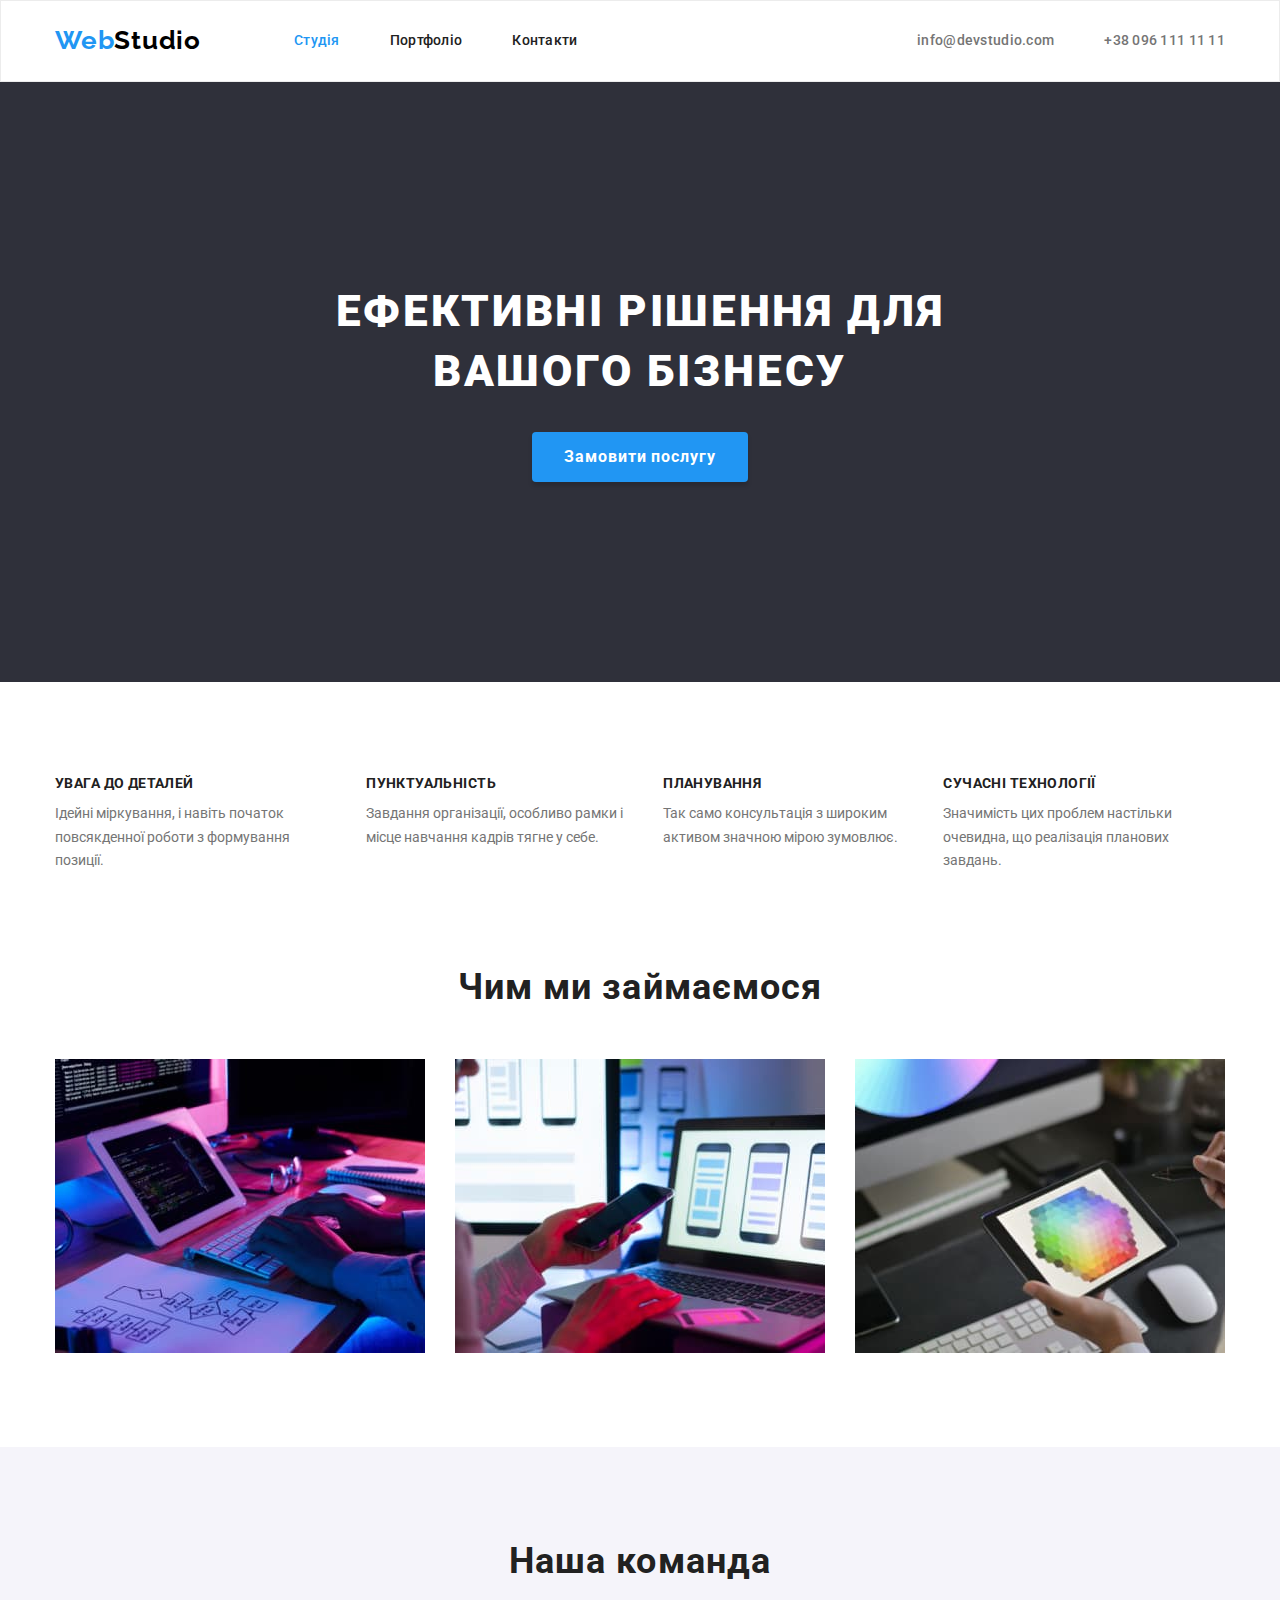
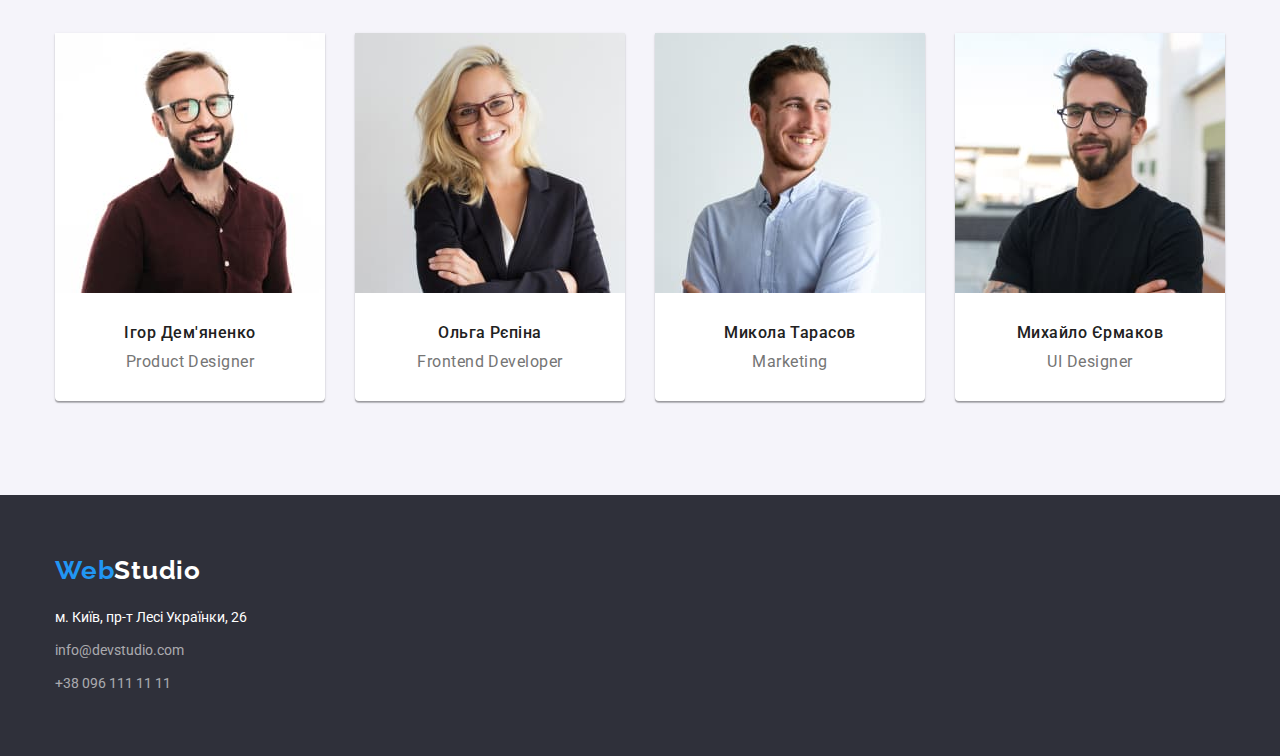
==== commit ff9ca6be: "Виправлення помилок" ====
--- a/index.html
+++ b/index.html
@@ -102,7 +102,7 @@
       <!---КІНЕЦЬ ОСОБЛИВОСТІ -->
 
       <!--ЗАГОЛОВОК Чим ми займаємося-->
-      <section class="about section-about">
+      <section class="about section section-about">
         <div class="container">
           <h2 class="heading">Чим ми займаємося</h2>
           <ul class="about-list list">
--- a/css/styles.css
+++ b/css/styles.css
@@ -41,7 +41,6 @@
   padding-right: 15px;
   margin-left: auto;
   margin-right: auto;
-  outline: 1px solid tomato;
 }
 
 .underline {
@@ -55,6 +54,7 @@
  img {
   display: block;
   max-width: 100%;
+  height: auto;
 }
 .link {
   text-decoration: none;
@@ -80,53 +80,51 @@
 }
 
 .section-about{
-  margin-bottom: 94px;
+  padding-top: 0;
 }
 
 /*---------ШАПКА ПРОФІЛЯ--------*/
 .header{
+  border: 1px solid #ECECEC;
+}
+
+
+.header-container{
+  display: flex;
+  align-items: center;
+}
+
+.main-nav{
+  display: flex;
+  align-items: center;
+}
+
+.logo {
+  font-family: "Raleway", sans-serif;
+  font-weight: 700;
+  font-size: 26px;
+  line-height: 1.2;
+  letter-spacing: 0.03em;
+  color: var(--accent-text-color);
+}
+
+.black-logo {
+  color: var(--primary-text-color);
+}
+
+.site-nav{
+  display: flex;
+  margin-left: 93px;
+}
+
+.site-nav-item + .site-nav-item{
+  margin-left: 50px;
+}
+
+.site-nav-link {
+  display: block;
   padding-top: 32px;
   padding-bottom: 32px;
-  border: 1px solid #ECECEC;
-}
-
-
-.header-container{
-  display: flex;
-  align-items: center;
-}
-
-.main-nav{
-  display: flex;
-  align-items: center;
-}
-
-.logo {
-  font-family: "Raleway", sans-serif;
-  font-weight: 700;
-  font-size: 26px;
-  line-height: 1.2;
-  letter-spacing: 0.03em;
-  color: var(--accent-text-color);
-}
-
-.black-logo {
-  color: var(--primary-text-color);
-}
-
-.site-nav{
-  display: flex;
-  margin-left: 93px;
-}
-
-.site-nav-item + .site-nav-item{
-  margin-left: 50px;
-}
-
-.site-nav-link {
-  display: block;
-  padding-top: 15px;
-  padding-bottom: 15px;
 
   font-weight: 500;
   font-size: 14px;
@@ -158,8 +156,8 @@
 
 .contacts-links {
   display: block;
-  padding-top: 15px;
-  padding-bottom: 15px;
+  padding-top: 32px;
+  padding-bottom: 32px;
 
   font-weight: 500;
   font-size: 14px;
@@ -223,6 +221,7 @@
 
 /*-----------ОСОБЛИВОСТІ----------*/
 .features-list {
+  gap: 30px;
   display: flex;
   margin: 0;
 }
@@ -279,14 +278,14 @@
 }
 
 .staff-item{
+  background-color: var(--primary-white-color);
   box-shadow: 0px 1px 3px rgba(0, 0, 0, 0.12), 0px 1px 1px rgba(0, 0, 0, 0.14), 0px 2px 1px rgba(0, 0, 0, 0.2);
     border-radius: 0px 0px 4px 4px;
 }
 
 .staff-list-content{
-  margin-top: 30px;
-  margin-bottom: 30px;
-}
+padding-top: 30px;
+padding-bottom: 30px;}
 
 .staff-title {
   margin-bottom: 10px;
@@ -332,11 +331,10 @@
 
 
 /*-------Секція з кнопками PORTFOLIO-----*/
-.buttons {
-}
+
 
 .button-list{
-margin-bottom: 34px;
+margin-bottom: 50px;
 
   display: flex;
   justify-content: center;
